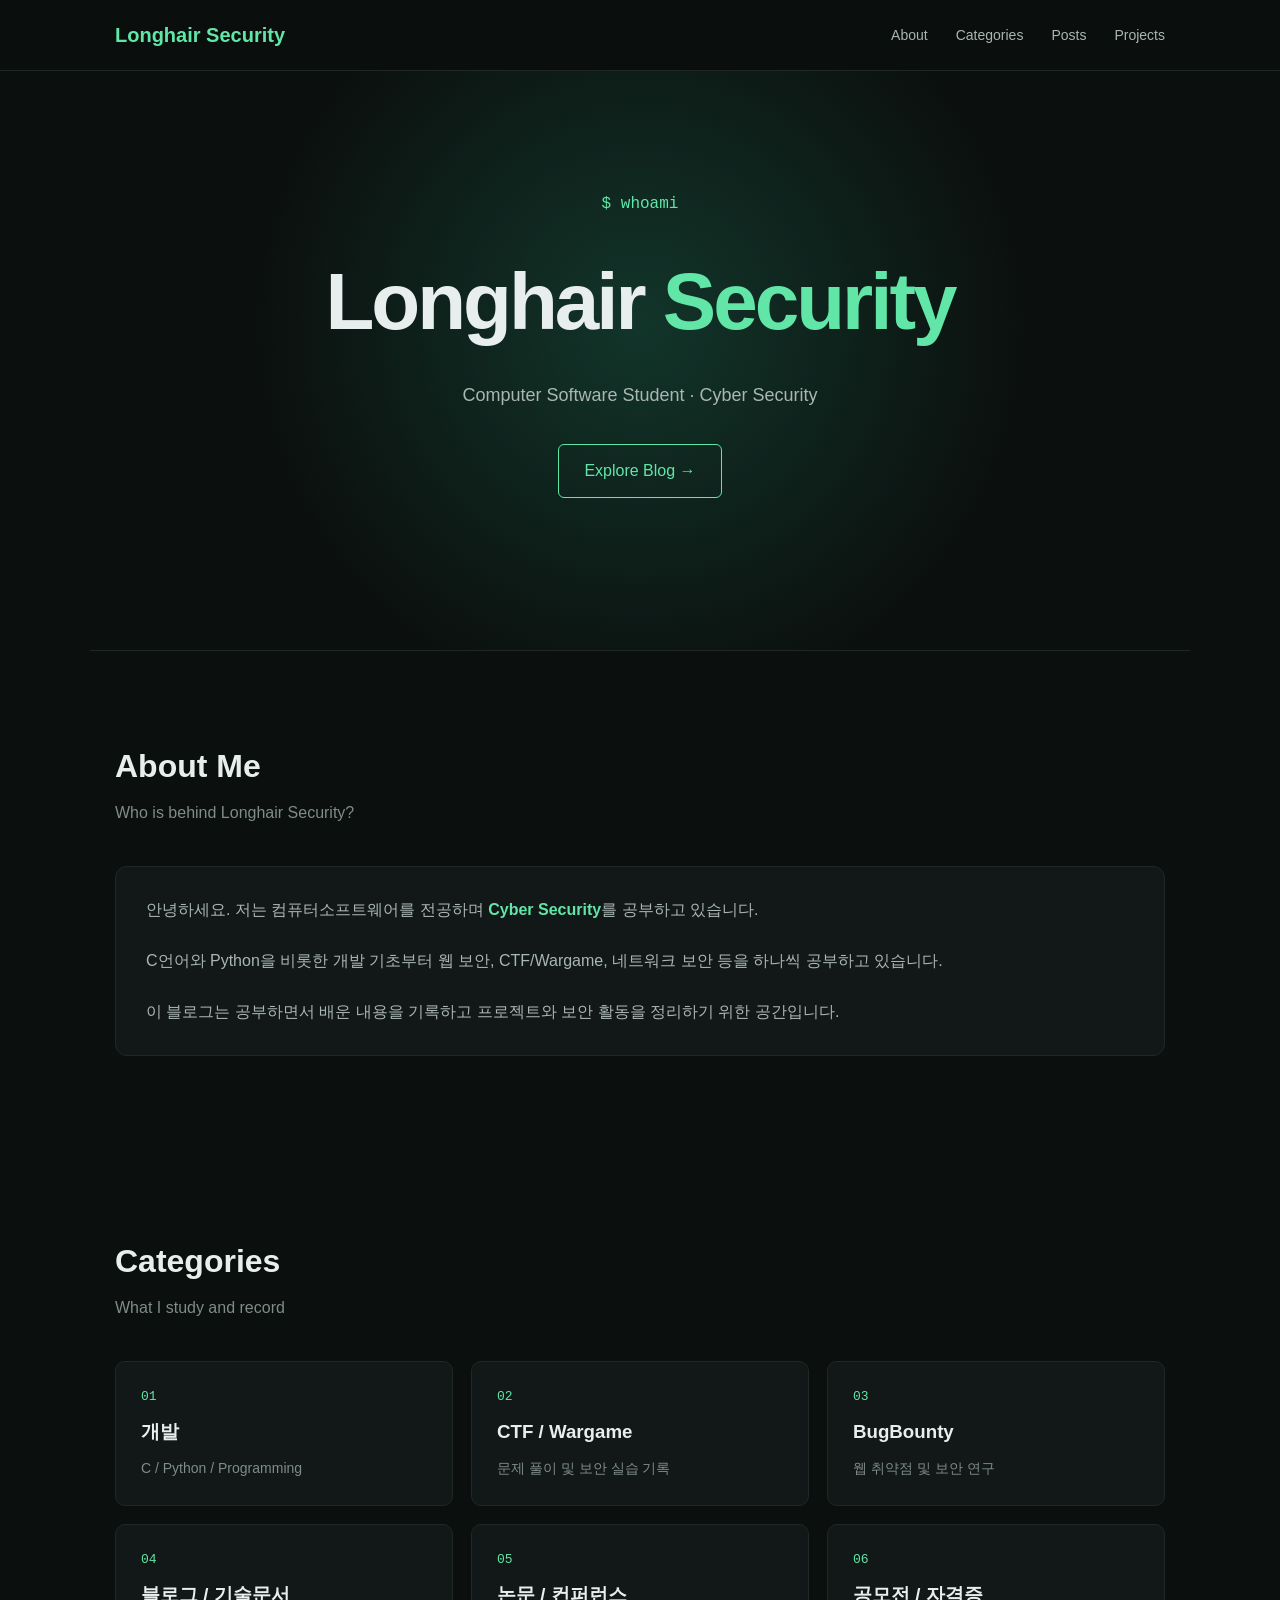
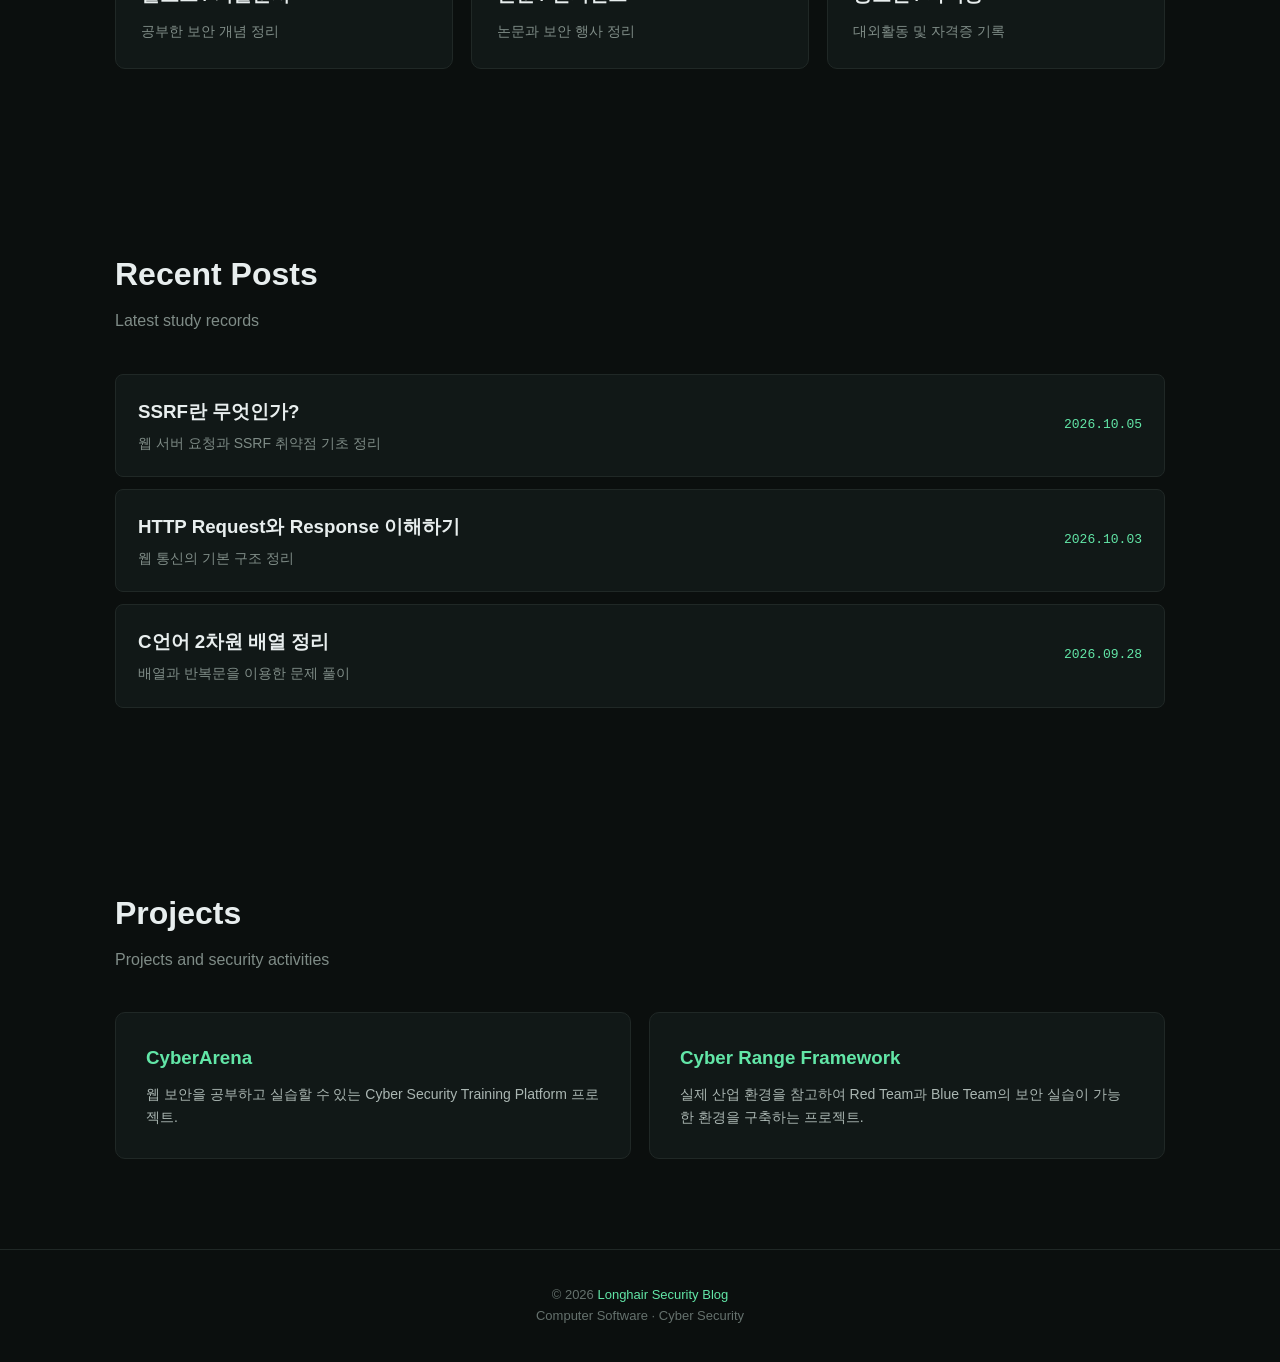
==== index.html @ 13278751 "Merge 230b248215b86dfd8a454d2d77838f575d9ec5b5 into debceb4a4164e6d9e6af5538c802ac2fd4d29bc5" ====
<!DOCTYPE html>
<html lang="ko">
<head>
    <meta charset="UTF-8">
    <meta name="viewport" content="width=device-width, initial-scale=1.0">

    <title>Longhair Security Blog</title>

    <style>
        * {
            margin: 0;
            padding: 0;
            box-sizing: border-box;
        }

        html {
            scroll-behavior: smooth;
        }

        body {
            font-family: Arial, "Noto Sans KR", sans-serif;
            background: #0b0f0e;
            color: #e8eeee;
            line-height: 1.6;
        }

        a {
            color: inherit;
            text-decoration: none;
        }

        /* Navigation */
        nav {
            width: 100%;
            position: fixed;
            top: 0;
            left: 0;
            z-index: 1000;
            background: rgba(11, 15, 14, 0.9);
            backdrop-filter: blur(10px);
            border-bottom: 1px solid #202826;
        }

        .nav-container {
            max-width: 1100px;
            margin: auto;
            height: 70px;
            display: flex;
            align-items: center;
            justify-content: space-between;
            padding: 0 25px;
        }

        .logo {
            font-size: 20px;
            font-weight: bold;
            color: #62e6a7;
        }

        .nav-menu {
            display: flex;
            gap: 28px;
            list-style: none;
            font-size: 14px;
            color: #aab6b2;
        }

        .nav-menu a:hover {
            color: #62e6a7;
        }

        /* Hero */
        .hero {
            min-height: 650px;
            display: flex;
            align-items: center;
            justify-content: center;
            text-align: center;
            padding: 120px 20px 80px;
            background:
                radial-gradient(circle at center, #12352a 0%, #0b0f0e 55%);
        }

        .hero-content {
            max-width: 800px;
        }

        .terminal {
            color: #62e6a7;
            font-family: monospace;
            font-size: 16px;
            margin-bottom: 20px;
        }

        .hero h1 {
            font-size: clamp(45px, 8vw, 80px);
            margin-bottom: 15px;
            letter-spacing: -3px;
        }

        .hero h1 span {
            color: #62e6a7;
        }

        .hero p {
            color: #aab6b2;
            font-size: 18px;
            margin-bottom: 35px;
        }

        .button {
            display: inline-block;
            padding: 13px 25px;
            border: 1px solid #62e6a7;
            border-radius: 6px;
            color: #62e6a7;
            transition: 0.25s;
        }

        .button:hover {
            background: #62e6a7;
            color: #0b0f0e;
        }

        /* Common */
        section {
            max-width: 1100px;
            margin: auto;
            padding: 90px 25px;
        }

        .section-title {
            margin-bottom: 40px;
        }

        .section-title h2 {
            font-size: 32px;
            margin-bottom: 8px;
        }

        .section-title p {
            color: #7f8c87;
        }

        /* About */
        .about {
            border-top: 1px solid #202826;
        }

        .about-box {
            background: #111817;
            border: 1px solid #202826;
            border-radius: 12px;
            padding: 30px;
        }

        .about-box p {
            color: #aab6b2;
        }

        .about-box strong {
            color: #62e6a7;
        }

        /* Categories */
        .categories {
            display: grid;
            grid-template-columns: repeat(3, 1fr);
            gap: 18px;
        }

        .category {
            background: #111817;
            border: 1px solid #202826;
            border-radius: 10px;
            padding: 25px;
            transition: 0.25s;
        }

        .category:hover {
            transform: translateY(-5px);
            border-color: #62e6a7;
        }

        .category-number {
            color: #62e6a7;
            font-family: monospace;
            font-size: 13px;
        }

        .category h3 {
            margin: 10px 0;
        }

        .category p {
            color: #7f8c87;
            font-size: 14px;
        }

        /* Posts */
        .posts {
            display: grid;
            gap: 12px;
        }

        .post {
            display: flex;
            align-items: center;
            justify-content: space-between;
            padding: 22px;
            background: #111817;
            border: 1px solid #202826;
            border-radius: 8px;
            transition: 0.25s;
        }

        .post:hover {
            border-color: #62e6a7;
        }

        .post-info h3 {
            margin-bottom: 5px;
        }

        .post-info p {
            color: #7f8c87;
            font-size: 14px;
        }

        .post-date {
            color: #62e6a7;
            font-family: monospace;
            font-size: 13px;
        }

        /* Projects */
        .projects {
            display: grid;
            grid-template-columns: repeat(2, 1fr);
            gap: 18px;
        }

        .project {
            padding: 30px;
            background: #111817;
            border: 1px solid #202826;
            border-radius: 10px;
        }

        .project h3 {
            color: #62e6a7;
            margin-bottom: 10px;
        }

        .project p {
            color: #aab6b2;
            font-size: 14px;
        }

        /* Footer */
        footer {
            border-top: 1px solid #202826;
            text-align: center;
            padding: 35px 20px;
            color: #65716d;
            font-size: 13px;
        }

        footer span {
            color: #62e6a7;
        }

        /* Mobile */
        @media (max-width: 700px) {

            .nav-menu {
                display: none;
            }

            .hero {
                min-height: 550px;
            }

            .hero h1 {
                letter-spacing: -2px;
            }

            .categories {
                grid-template-columns: 1fr;
            }

            .projects {
                grid-template-columns: 1fr;
            }

            .post {
                display: block;
            }

            .post-date {
                display: block;
                margin-top: 8px;
            }
        }
    </style>
</head>

<body>

    <!-- Navigation -->
    <nav>
        <div class="nav-container">

            <div class="logo">
                Longhair Security
            </div>

            <ul class="nav-menu">
                <li><a href="#about">About</a></li>
                <li><a href="#categories">Categories</a></li>
                <li><a href="#posts">Posts</a></li>
                <li><a href="#projects">Projects</a></li>
            </ul>

        </div>
    </nav>


    <!-- Hero -->
    <header class="hero">

        <div class="hero-content">

            <div class="terminal">
                $ whoami
            </div>

            <h1>
                Longhair <span>Security</span>
            </h1>

            <p>
                Computer Software Student · Cyber Security
            </p>

            <a href="#posts" class="button">
                Explore Blog →
            </a>

        </div>

    </header>


    <!-- About -->
    <section id="about" class="about">

        <div class="section-title">
            <h2>About Me</h2>
            <p>Who is behind Longhair Security?</p>
        </div>

        <div class="about-box">

            <p>
                안녕하세요. 저는 컴퓨터소프트웨어를 전공하며
                <strong>Cyber Security</strong>를 공부하고 있습니다.
            </p>

            <br>

            <p>
                C언어와 Python을 비롯한 개발 기초부터
                웹 보안, CTF/Wargame, 네트워크 보안 등을
                하나씩 공부하고 있습니다.
            </p>

            <br>

            <p>
                이 블로그는 공부하면서 배운 내용을 기록하고
                프로젝트와 보안 활동을 정리하기 위한 공간입니다.
            </p>

        </div>

    </section>


    <!-- Categories -->
    <section id="categories">

        <div class="section-title">
            <h2>Categories</h2>
            <p>What I study and record</p>
        </div>

        <div class="categories">

            <a href="#" class="category">
                <div class="category-number">01</div>
                <h3>개발</h3>
                <p>C / Python / Programming</p>
            </a>

            <a href="#" class="category">
                <div class="category-number">02</div>
                <h3>CTF / Wargame</h3>
                <p>문제 풀이 및 보안 실습 기록</p>
            </a>

            <a href="#" class="category">
                <div class="category-number">03</div>
                <h3>BugBounty</h3>
                <p>웹 취약점 및 보안 연구</p>
            </a>

            <a href="#" class="category">
                <div class="category-number">04</div>
                <h3>블로그 / 기술문서</h3>
                <p>공부한 보안 개념 정리</p>
            </a>

            <a href="#" class="category">
                <div class="category-number">05</div>
                <h3>논문 / 컨퍼런스</h3>
                <p>논문과 보안 행사 정리</p>
            </a>

            <a href="#" class="category">
                <div class="category-number">06</div>
                <h3>공모전 / 자격증</h3>
                <p>대외활동 및 자격증 기록</p>
            </a>

        </div>

    </section>


    <!-- Recent Posts -->
    <section id="posts">

        <div class="section-title">
            <h2>Recent Posts</h2>
            <p>Latest study records</p>
        </div>

        <div class="posts">

            <a href="#" class="post">
                <div class="post-info">
                    <h3>SSRF란 무엇인가?</h3>
                    <p>웹 서버 요청과 SSRF 취약점 기초 정리</p>
                </div>
                <div class="post-date">2026.10.05</div>
            </a>

            <a href="#" class="post">
                <div class="post-info">
                    <h3>HTTP Request와 Response 이해하기</h3>
                    <p>웹 통신의 기본 구조 정리</p>
                </div>
                <div class="post-date">2026.10.03</div>
            </a>

            <a href="#" class="post">
                <div class="post-info">
                    <h3>C언어 2차원 배열 정리</h3>
                    <p>배열과 반복문을 이용한 문제 풀이</p>
                </div>
                <div class="post-date">2026.09.28</div>
            </a>

        </div>

    </section>


    <!-- Projects -->
    <section id="projects">

        <div class="section-title">
            <h2>Projects</h2>
            <p>Projects and security activities</p>
        </div>

        <div class="projects">

            <div class="project">
                <h3>CyberArena</h3>
                <p>
                    웹 보안을 공부하고 실습할 수 있는
                    Cyber Security Training Platform 프로젝트.
                </p>
            </div>

            <div class="project">
                <h3>Cyber Range Framework</h3>
                <p>
                    실제 산업 환경을 참고하여 Red Team과
                    Blue Team의 보안 실습이 가능한 환경을 구축하는 프로젝트.
                </p>
            </div>

        </div>

    </section>


    <!-- Footer -->
    <footer>

        <p>
            © 2026 <span>Longhair Security Blog</span>
        </p>

        <p>
            Computer Software · Cyber Security
        </p>

    </footer>

</body>
</html>
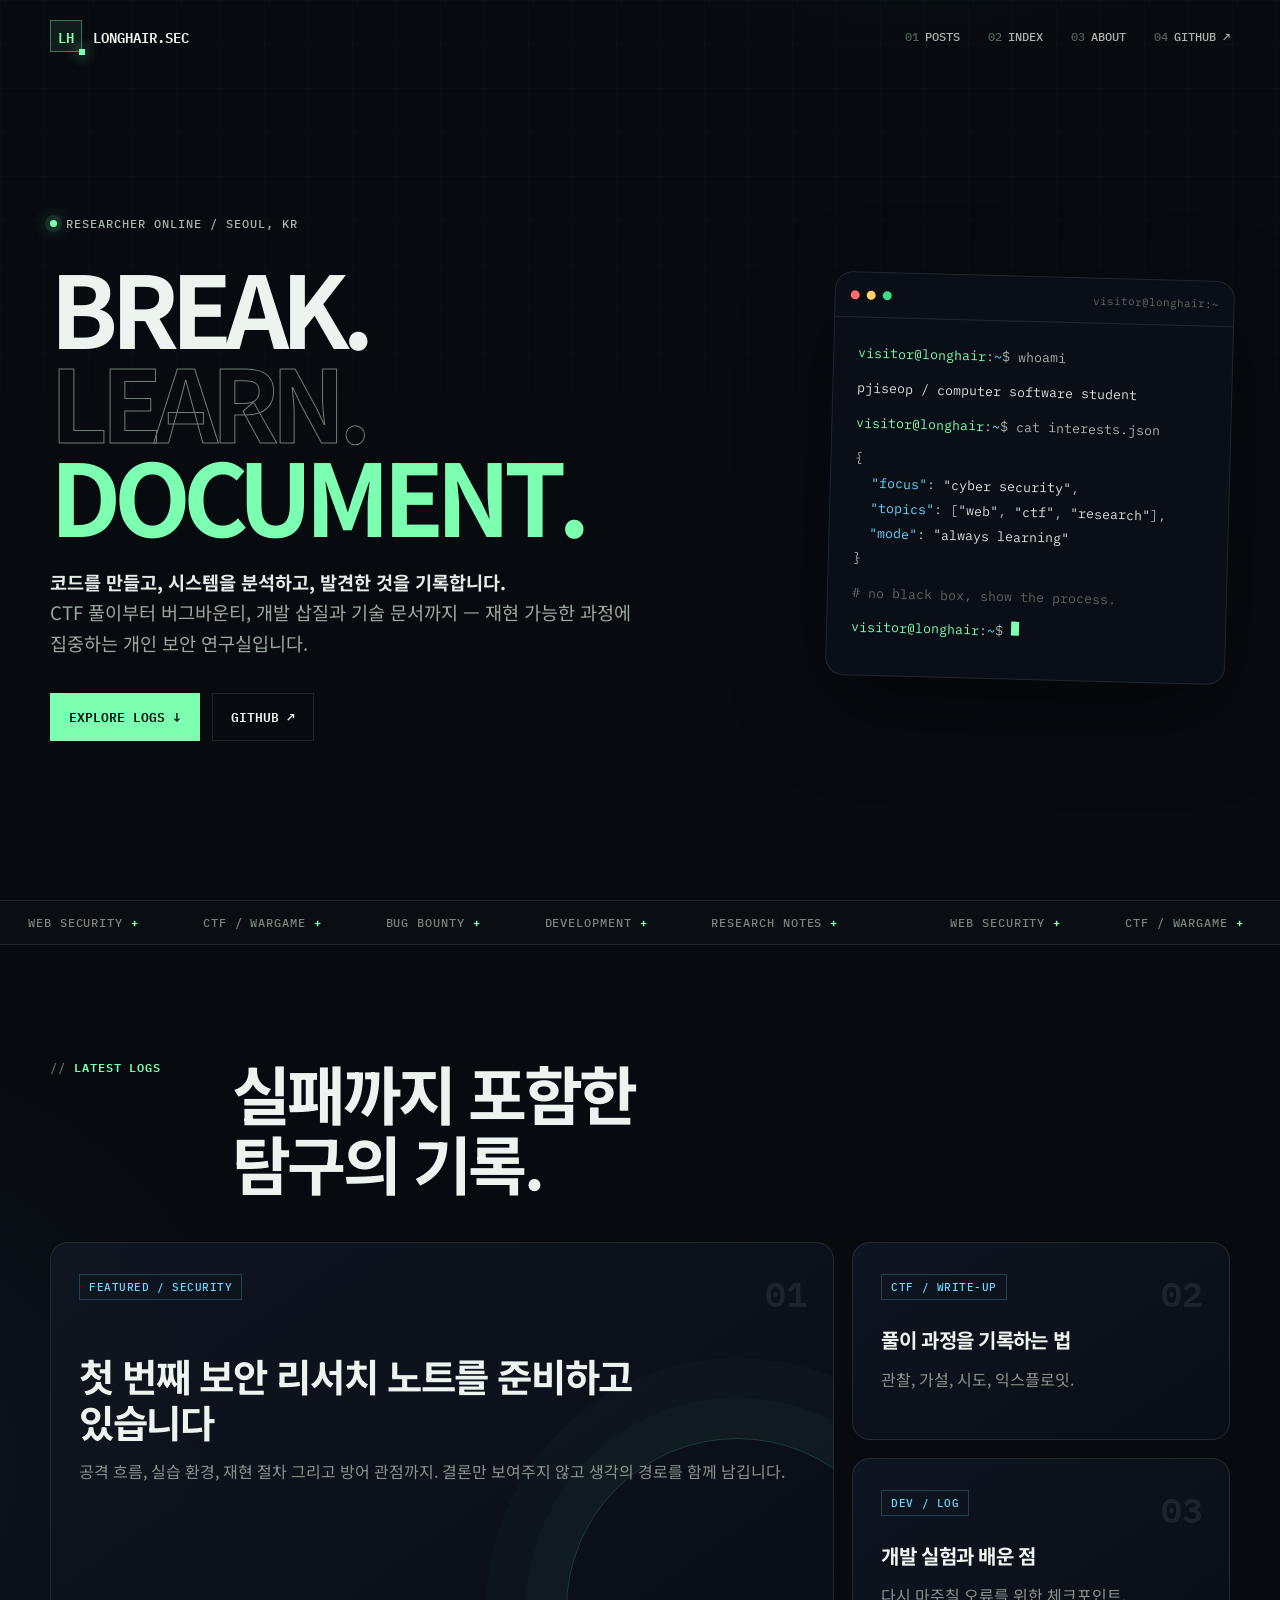
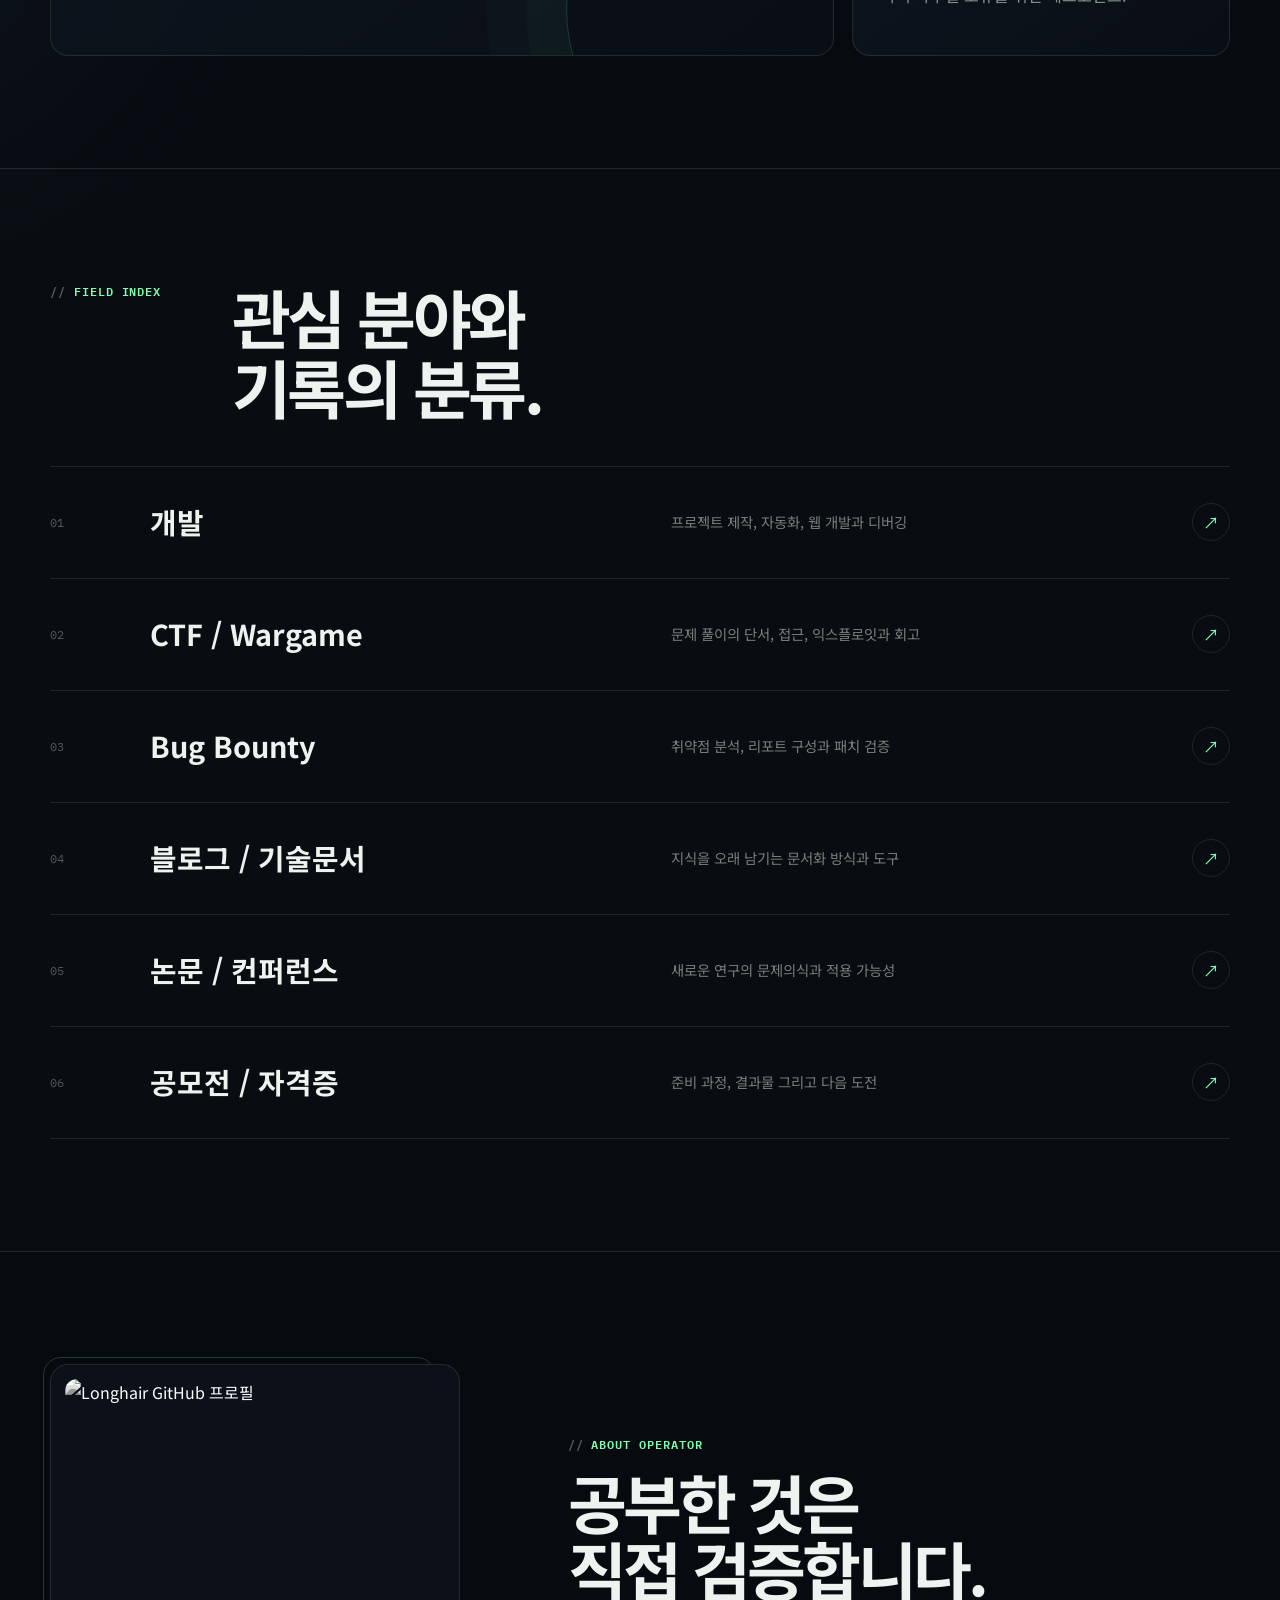
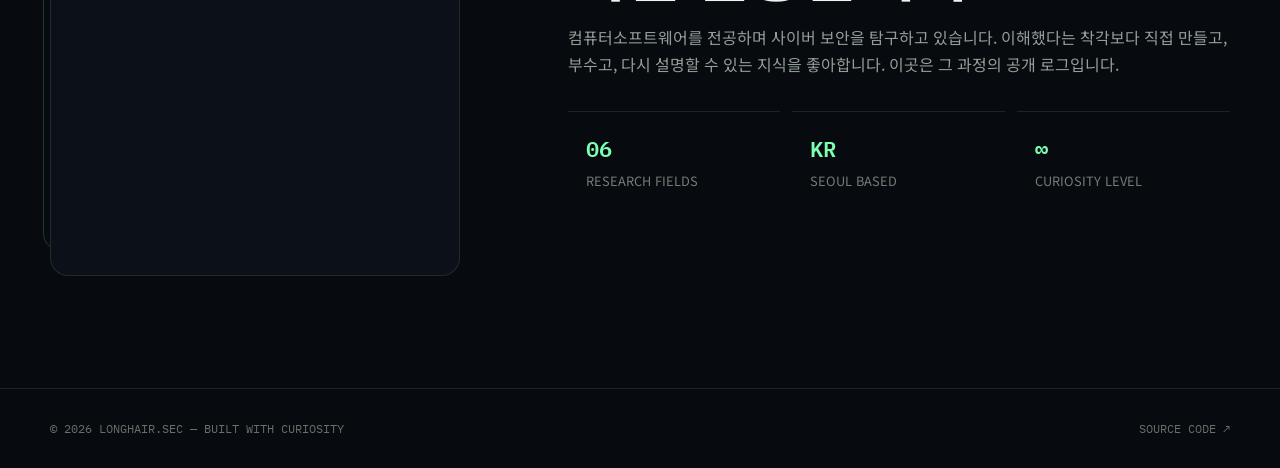
==== commit 4c68c838: "Refine security lab homepage" ====
--- a/index.html
+++ b/index.html
@@ -1,525 +1,17 @@
-<!DOCTYPE html>
+<!doctype html>
 <html lang="ko">
 <head>
-    <meta charset="UTF-8">
-    <meta name="viewport" content="width=device-width, initial-scale=1.0">
-
-    <title>Longhair Security Blog</title>
-
-    <style>
-        * {
-            margin: 0;
-            padding: 0;
-            box-sizing: border-box;
-        }
-
-        html {
-            scroll-behavior: smooth;
-        }
-
-        body {
-            font-family: Arial, "Noto Sans KR", sans-serif;
-            background: #0b0f0e;
-            color: #e8eeee;
-            line-height: 1.6;
-        }
-
-        a {
-            color: inherit;
-            text-decoration: none;
-        }
-
-        /* Navigation */
-        nav {
-            width: 100%;
-            position: fixed;
-            top: 0;
-            left: 0;
-            z-index: 1000;
-            background: rgba(11, 15, 14, 0.9);
-            backdrop-filter: blur(10px);
-            border-bottom: 1px solid #202826;
-        }
-
-        .nav-container {
-            max-width: 1100px;
-            margin: auto;
-            height: 70px;
-            display: flex;
-            align-items: center;
-            justify-content: space-between;
-            padding: 0 25px;
-        }
-
-        .logo {
-            font-size: 20px;
-            font-weight: bold;
-            color: #62e6a7;
-        }
-
-        .nav-menu {
-            display: flex;
-            gap: 28px;
-            list-style: none;
-            font-size: 14px;
-            color: #aab6b2;
-        }
-
-        .nav-menu a:hover {
-            color: #62e6a7;
-        }
-
-        /* Hero */
-        .hero {
-            min-height: 650px;
-            display: flex;
-            align-items: center;
-            justify-content: center;
-            text-align: center;
-            padding: 120px 20px 80px;
-            background:
-                radial-gradient(circle at center, #12352a 0%, #0b0f0e 55%);
-        }
-
-        .hero-content {
-            max-width: 800px;
-        }
-
-        .terminal {
-            color: #62e6a7;
-            font-family: monospace;
-            font-size: 16px;
-            margin-bottom: 20px;
-        }
-
-        .hero h1 {
-            font-size: clamp(45px, 8vw, 80px);
-            margin-bottom: 15px;
-            letter-spacing: -3px;
-        }
-
-        .hero h1 span {
-            color: #62e6a7;
-        }
-
-        .hero p {
-            color: #aab6b2;
-            font-size: 18px;
-            margin-bottom: 35px;
-        }
-
-        .button {
-            display: inline-block;
-            padding: 13px 25px;
-            border: 1px solid #62e6a7;
-            border-radius: 6px;
-            color: #62e6a7;
-            transition: 0.25s;
-        }
-
-        .button:hover {
-            background: #62e6a7;
-            color: #0b0f0e;
-        }
-
-        /* Common */
-        section {
-            max-width: 1100px;
-            margin: auto;
-            padding: 90px 25px;
-        }
-
-        .section-title {
-            margin-bottom: 40px;
-        }
-
-        .section-title h2 {
-            font-size: 32px;
-            margin-bottom: 8px;
-        }
-
-        .section-title p {
-            color: #7f8c87;
-        }
-
-        /* About */
-        .about {
-            border-top: 1px solid #202826;
-        }
-
-        .about-box {
-            background: #111817;
-            border: 1px solid #202826;
-            border-radius: 12px;
-            padding: 30px;
-        }
-
-        .about-box p {
-            color: #aab6b2;
-        }
-
-        .about-box strong {
-            color: #62e6a7;
-        }
-
-        /* Categories */
-        .categories {
-            display: grid;
-            grid-template-columns: repeat(3, 1fr);
-            gap: 18px;
-        }
-
-        .category {
-            background: #111817;
-            border: 1px solid #202826;
-            border-radius: 10px;
-            padding: 25px;
-            transition: 0.25s;
-        }
-
-        .category:hover {
-            transform: translateY(-5px);
-            border-color: #62e6a7;
-        }
-
-        .category-number {
-            color: #62e6a7;
-            font-family: monospace;
-            font-size: 13px;
-        }
-
-        .category h3 {
-            margin: 10px 0;
-        }
-
-        .category p {
-            color: #7f8c87;
-            font-size: 14px;
-        }
-
-        /* Posts */
-        .posts {
-            display: grid;
-            gap: 12px;
-        }
-
-        .post {
-            display: flex;
-            align-items: center;
-            justify-content: space-between;
-            padding: 22px;
-            background: #111817;
-            border: 1px solid #202826;
-            border-radius: 8px;
-            transition: 0.25s;
-        }
-
-        .post:hover {
-            border-color: #62e6a7;
-        }
-
-        .post-info h3 {
-            margin-bottom: 5px;
-        }
-
-        .post-info p {
-            color: #7f8c87;
-            font-size: 14px;
-        }
-
-        .post-date {
-            color: #62e6a7;
-            font-family: monospace;
-            font-size: 13px;
-        }
-
-        /* Projects */
-        .projects {
-            display: grid;
-            grid-template-columns: repeat(2, 1fr);
-            gap: 18px;
-        }
-
-        .project {
-            padding: 30px;
-            background: #111817;
-            border: 1px solid #202826;
-            border-radius: 10px;
-        }
-
-        .project h3 {
-            color: #62e6a7;
-            margin-bottom: 10px;
-        }
-
-        .project p {
-            color: #aab6b2;
-            font-size: 14px;
-        }
-
-        /* Footer */
-        footer {
-            border-top: 1px solid #202826;
-            text-align: center;
-            padding: 35px 20px;
-            color: #65716d;
-            font-size: 13px;
-        }
-
-        footer span {
-            color: #62e6a7;
-        }
-
-        /* Mobile */
-        @media (max-width: 700px) {
-
-            .nav-menu {
-                display: none;
-            }
-
-            .hero {
-                min-height: 550px;
-            }
-
-            .hero h1 {
-                letter-spacing: -2px;
-            }
-
-            .categories {
-                grid-template-columns: 1fr;
-            }
-
-            .projects {
-                grid-template-columns: 1fr;
-            }
-
-            .post {
-                display: block;
-            }
-
-            .post-date {
-                display: block;
-                margin-top: 8px;
-            }
-        }
-    </style>
-</head>
-
-<body>
-
-    <!-- Navigation -->
-    <nav>
-        <div class="nav-container">
-
-            <div class="logo">
-                Longhair Security
-            </div>
-
-            <ul class="nav-menu">
-                <li><a href="#about">About</a></li>
-                <li><a href="#categories">Categories</a></li>
-                <li><a href="#posts">Posts</a></li>
-                <li><a href="#projects">Projects</a></li>
-            </ul>
-
-        </div>
-    </nav>
-
-
-    <!-- Hero -->
-    <header class="hero">
-
-        <div class="hero-content">
-
-            <div class="terminal">
-                $ whoami
-            </div>
-
-            <h1>
-                Longhair <span>Security</span>
-            </h1>
-
-            <p>
-                Computer Software Student · Cyber Security
-            </p>
-
-            <a href="#posts" class="button">
-                Explore Blog →
-            </a>
-
-        </div>
-
-    </header>
-
-
-    <!-- About -->
-    <section id="about" class="about">
-
-        <div class="section-title">
-            <h2>About Me</h2>
-            <p>Who is behind Longhair Security?</p>
-        </div>
-
-        <div class="about-box">
-
-            <p>
-                안녕하세요. 저는 컴퓨터소프트웨어를 전공하며
-                <strong>Cyber Security</strong>를 공부하고 있습니다.
-            </p>
-
-            <br>
-
-            <p>
-                C언어와 Python을 비롯한 개발 기초부터
-                웹 보안, CTF/Wargame, 네트워크 보안 등을
-                하나씩 공부하고 있습니다.
-            </p>
-
-            <br>
-
-            <p>
-                이 블로그는 공부하면서 배운 내용을 기록하고
-                프로젝트와 보안 활동을 정리하기 위한 공간입니다.
-            </p>
-
-        </div>
-
-    </section>
-
-
-    <!-- Categories -->
-    <section id="categories">
-
-        <div class="section-title">
-            <h2>Categories</h2>
-            <p>What I study and record</p>
-        </div>
-
-        <div class="categories">
-
-            <a href="#" class="category">
-                <div class="category-number">01</div>
-                <h3>개발</h3>
-                <p>C / Python / Programming</p>
-            </a>
-
-            <a href="#" class="category">
-                <div class="category-number">02</div>
-                <h3>CTF / Wargame</h3>
-                <p>문제 풀이 및 보안 실습 기록</p>
-            </a>
-
-            <a href="#" class="category">
-                <div class="category-number">03</div>
-                <h3>BugBounty</h3>
-                <p>웹 취약점 및 보안 연구</p>
-            </a>
-
-            <a href="#" class="category">
-                <div class="category-number">04</div>
-                <h3>블로그 / 기술문서</h3>
-                <p>공부한 보안 개념 정리</p>
-            </a>
-
-            <a href="#" class="category">
-                <div class="category-number">05</div>
-                <h3>논문 / 컨퍼런스</h3>
-                <p>논문과 보안 행사 정리</p>
-            </a>
-
-            <a href="#" class="category">
-                <div class="category-number">06</div>
-                <h3>공모전 / 자격증</h3>
-                <p>대외활동 및 자격증 기록</p>
-            </a>
-
-        </div>
-
-    </section>
-
-
-    <!-- Recent Posts -->
-    <section id="posts">
-
-        <div class="section-title">
-            <h2>Recent Posts</h2>
-            <p>Latest study records</p>
-        </div>
-
-        <div class="posts">
-
-            <a href="#" class="post">
-                <div class="post-info">
-                    <h3>SSRF란 무엇인가?</h3>
-                    <p>웹 서버 요청과 SSRF 취약점 기초 정리</p>
-                </div>
-                <div class="post-date">2026.10.05</div>
-            </a>
-
-            <a href="#" class="post">
-                <div class="post-info">
-                    <h3>HTTP Request와 Response 이해하기</h3>
-                    <p>웹 통신의 기본 구조 정리</p>
-                </div>
-                <div class="post-date">2026.10.03</div>
-            </a>
-
-            <a href="#" class="post">
-                <div class="post-info">
-                    <h3>C언어 2차원 배열 정리</h3>
-                    <p>배열과 반복문을 이용한 문제 풀이</p>
-                </div>
-                <div class="post-date">2026.09.28</div>
-            </a>
-
-        </div>
-
-    </section>
-
-
-    <!-- Projects -->
-    <section id="projects">
-
-        <div class="section-title">
-            <h2>Projects</h2>
-            <p>Projects and security activities</p>
-        </div>
-
-        <div class="projects">
-
-            <div class="project">
-                <h3>CyberArena</h3>
-                <p>
-                    웹 보안을 공부하고 실습할 수 있는
-                    Cyber Security Training Platform 프로젝트.
-                </p>
-            </div>
-
-            <div class="project">
-                <h3>Cyber Range Framework</h3>
-                <p>
-                    실제 산업 환경을 참고하여 Red Team과
-                    Blue Team의 보안 실습이 가능한 환경을 구축하는 프로젝트.
-                </p>
-            </div>
-
-        </div>
-
-    </section>
-
-
-    <!-- Footer -->
-    <footer>
-
-        <p>
-            © 2026 <span>Longhair Security Blog</span>
-        </p>
-
-        <p>
-            Computer Software · Cyber Security
-        </p>
-
-    </footer>
-
-</body>
-</html>
+<meta charset="utf-8"><meta name="viewport" content="width=device-width,initial-scale=1"><meta name="theme-color" content="#070a0f"><meta name="description" content="개발, CTF, 버그바운티와 보안 리서치를 기록하는 Longhair Security Blog"><title>Longhair — Security Lab</title>
+<style>
+@import url('https://fonts.googleapis.com/css2?family=IBM+Plex+Mono:wght@400;500;600&family=Noto+Sans+KR:wght@400;500;600;700;800&display=swap');
+:root{color-scheme:dark;--bg:#070a0f;--panel:#0c1119;--text:#edf3ef;--muted:#87928c;--line:rgba(171,190,179,.14);--green:#7dffb2;--cyan:#69d8ff;--mono:"IBM Plex Mono",monospace;--sans:"Noto Sans KR",sans-serif;--radius:18px;--max:1180px}*{box-sizing:border-box}html{scroll-behavior:smooth}body{margin:0;min-width:320px;overflow-x:hidden;background:radial-gradient(circle at 72% -12%,rgba(61,220,132,.12),transparent 31rem),radial-gradient(circle at -12% 40%,rgba(105,216,255,.06),transparent 28rem),var(--bg);color:var(--text);font-family:var(--sans);line-height:1.65}body:before{position:fixed;inset:0;z-index:-1;background-image:linear-gradient(rgba(255,255,255,.018) 1px,transparent 1px),linear-gradient(90deg,rgba(255,255,255,.018) 1px,transparent 1px);background-size:44px 44px;mask-image:linear-gradient(#000,transparent 88%);content:""}::selection{background:var(--green);color:#06100a}a{color:inherit;text-decoration:none}.wrap{width:min(var(--max),calc(100% - 40px));margin:auto}.skip{position:fixed;top:-80px;left:16px;z-index:99;padding:10px 14px;background:var(--green);color:#06100a}.skip:focus{top:16px}header{position:fixed;inset:0 0 auto;z-index:20;border-bottom:1px solid transparent;transition:.25s}header.scrolled{border-color:var(--line);background:rgba(7,10,15,.84);backdrop-filter:blur(18px)}nav{display:flex;align-items:center;justify-content:space-between;min-height:72px}.brand{display:flex;align-items:center;gap:11px;font:600 .9rem var(--mono)}.brand-mark{position:relative;display:grid;place-items:center;width:32px;height:32px;border:1px solid rgba(125,255,178,.4);background:rgba(125,255,178,.08);color:var(--green)}.brand-mark:after{position:absolute;right:-4px;bottom:-4px;width:6px;height:6px;background:var(--green);content:"";box-shadow:0 0 14px var(--green)}.nav-links{display:flex;gap:28px;color:#aab5af;font:500 .78rem var(--mono)}.nav-links a:before{margin-right:6px;color:#52615a;content:attr(data-no)}.nav-links a:hover{color:var(--green)}main{overflow:hidden}.hero{display:grid;grid-template-columns:1.15fr .65fr;gap:72px;align-items:center;min-height:100svh;padding:132px 0 76px}.status{display:flex;align-items:center;gap:9px;margin-bottom:28px;color:#a8b4ad;font:500 .78rem var(--mono);letter-spacing:.08em;text-transform:uppercase}.status i{width:7px;height:7px;border-radius:50%;background:var(--green);box-shadow:0 0 0 5px rgba(125,255,178,.1),0 0 18px var(--green);animation:pulse 2.4s infinite}@keyframes pulse{50%{opacity:.45;box-shadow:0 0 0 9px transparent}}h1,h2,h3,p{margin-top:0}h1{max-width:780px;margin-bottom:26px;font-size:clamp(3.2rem,7.8vw,7rem);line-height:.94;letter-spacing:-.075em}h1 span{display:block}h1 .outline{color:transparent;-webkit-text-stroke:1px #6f7d76}h1 .accent{color:var(--green)}.lead{max-width:650px;margin-bottom:34px;color:#9aa69f;font-size:clamp(1rem,1.8vw,1.16rem);word-break:keep-all}.lead strong{color:#e3ebe6}.actions{display:flex;flex-wrap:wrap;gap:12px}.btn{display:inline-flex;align-items:center;gap:11px;min-height:48px;padding:0 18px;border:1px solid var(--line);font:600 .82rem var(--mono);transition:.2s}.btn:hover{transform:translateY(-2px);border-color:var(--green)}.btn.primary{border-color:var(--green);background:var(--green);color:#07120c}.terminal{overflow:hidden;border:1px solid var(--line);border-radius:var(--radius);background:rgba(12,17,25,.82);box-shadow:0 30px 90px rgba(0,0,0,.35);transform:rotate(1.5deg);transition:.35s}.terminal:hover{transform:rotate(0) translateY(-4px)}.terminal-bar{display:flex;align-items:center;gap:7px;height:45px;padding:0 15px;border-bottom:1px solid var(--line)}.terminal-bar i{width:9px;height:9px;border-radius:50%;background:#ff6b6b}.terminal-bar i:nth-child(2){background:#ffd166}.terminal-bar i:nth-child(3){background:#3ddc84}.terminal-bar span{margin-left:auto;color:#5e6b64;font:.68rem var(--mono)}.terminal-body{min-height:340px;padding:24px;color:#a7b2ac;font:.82rem/1.9 var(--mono)}.terminal-body p{margin-bottom:10px}.prompt{color:var(--green)}.key{color:var(--cyan)}.value{color:#d8e2dc}.comment{color:#59665f}.cursor{display:inline-block;width:8px;height:1.1em;background:var(--green);animation:blink 1s steps(1) infinite}@keyframes blink{50%{opacity:0}}.marquee{overflow:hidden;border-block:1px solid var(--line);background:rgba(255,255,255,.015)}.marquee-track{display:flex;width:max-content;animation:move 28s linear infinite}.marquee span{padding:14px 28px;color:#77837c;font:500 .72rem var(--mono);letter-spacing:.08em}.marquee b{margin-right:56px;color:var(--green)}@keyframes move{to{transform:translateX(-50%)}}section{padding:112px 0}.section-head{display:grid;grid-template-columns:150px 1fr;gap:32px;margin-bottom:44px}.kicker{color:var(--green);font:600 .74rem var(--mono);letter-spacing:.08em;text-transform:uppercase}.kicker:before{content:"// ";color:#536159}.section-head h2{max-width:720px;margin:0;font-size:clamp(2rem,5vw,4rem);line-height:1.1;letter-spacing:-.055em}.post-grid{display:grid;grid-template-columns:1.35fr .65fr;gap:18px}.card{position:relative;overflow:hidden;min-height:300px;padding:28px;border:1px solid var(--line);border-radius:var(--radius);background:linear-gradient(145deg,rgba(16,23,34,.92),rgba(10,15,22,.92));transition:.25s}.card:hover{transform:translateY(-5px);border-color:rgba(125,255,178,.38)}.card.featured{min-height:414px}.card.featured:after{position:absolute;right:-75px;bottom:-125px;width:340px;height:340px;border:1px solid rgba(125,255,178,.18);border-radius:50%;content:"";box-shadow:0 0 0 40px rgba(125,255,178,.025),0 0 0 80px rgba(125,255,178,.018)}.card-stack{display:grid;gap:18px}.card-stack .card{min-height:198px}.label{display:inline-flex;padding:5px 9px;border:1px solid rgba(105,216,255,.22);color:var(--cyan);font:500 .68rem var(--mono);letter-spacing:.05em}.card h3{position:relative;z-index:1;max-width:580px;margin:52px 0 14px;font-size:clamp(1.45rem,3vw,2.4rem);line-height:1.2;letter-spacing:-.035em}.card-stack h3{margin-top:28px;font-size:1.25rem}.card p{position:relative;z-index:1;color:var(--muted);word-break:keep-all}.card-no{position:absolute;top:24px;right:26px;color:rgba(255,255,255,.08);font:600 2.2rem var(--mono)}.categories{border-block:1px solid var(--line);background:rgba(255,255,255,.012)}.category-list{border-top:1px solid var(--line)}.category{display:grid;grid-template-columns:72px 1fr 1fr auto;gap:28px;align-items:center;min-height:112px;border-bottom:1px solid var(--line);transition:.25s}.category:hover{padding-inline:18px;background:rgba(125,255,178,.035)}.category .num{color:#4d5a53;font:.76rem var(--mono)}.category h3{margin:0;font-size:clamp(1.25rem,2.5vw,1.8rem)}.category p{margin:0;color:#758079;font-size:.9rem}.arrow{display:grid;place-items:center;width:38px;height:38px;border:1px solid var(--line);border-radius:50%;color:var(--green)}.about-grid{display:grid;grid-template-columns:.8fr 1.2fr;gap:76px;align-items:center}.profile-frame{position:relative;max-width:410px;aspect-ratio:4/5;padding:14px;border:1px solid var(--line);border-radius:var(--radius);background:var(--panel)}.profile-frame:before{position:absolute;inset:-8px 24px 24px -8px;z-index:-1;border:1px solid rgba(125,255,178,.2);border-radius:var(--radius);content:""}.profile-frame img{width:100%;height:100%;border-radius:12px;object-fit:cover;filter:grayscale(1) contrast(1.08)}.about-copy h2{margin:12px 0 22px;font-size:clamp(2.2rem,5vw,4.2rem);line-height:1.05;letter-spacing:-.06em}.about-copy>p{color:#929e97;word-break:keep-all}.facts{display:grid;grid-template-columns:repeat(3,1fr);gap:12px;margin-top:34px}.fact{padding:18px;border-top:1px solid var(--line)}.fact strong{display:block;color:var(--green);font:600 1.4rem var(--mono)}.fact span{color:#717d76;font-size:.8rem}footer{padding:32px 0;border-top:1px solid var(--line)}.footer-inner{display:flex;justify-content:space-between;gap:20px;color:#65716a;font:.73rem var(--mono)}.footer-inner a:hover{color:var(--green)}.reveal{opacity:0;transform:translateY(24px);transition:.7s}.reveal.visible{opacity:1;transform:none}@media(max-width:900px){.hero{grid-template-columns:1fr;min-height:auto}.terminal{max-width:580px;transform:none}.post-grid,.about-grid{grid-template-columns:1fr}.category{grid-template-columns:52px 1fr auto}.category p{display:none}.profile-frame{max-width:340px}}@media(max-width:640px){.wrap{width:calc(100% - 24px)}nav{min-height:62px}.brand>span:last-child,.nav-links a:before,.nav-links a[href="#about"]{display:none}.nav-links{gap:16px}.hero{padding:112px 0 64px}h1{font-size:clamp(3rem,17vw,4.6rem)}section{padding:78px 0}.section-head{grid-template-columns:1fr;gap:12px}.card,.card.featured{min-height:280px;padding:22px}.category{min-height:94px;gap:12px}.facts{grid-template-columns:1fr}.fact{padding-inline:0}.footer-inner{flex-direction:column}}@media(prefers-reduced-motion:reduce){html{scroll-behavior:auto}*,*:before,*:after{animation-duration:.01ms!important;transition-duration:.01ms!important}.reveal{opacity:1;transform:none}}
+</style></head>
+<body><a class="skip" href="#content">본문으로 건너뛰기</a><header id="header"><nav class="wrap"><a class="brand" href="#top"><span class="brand-mark">LH</span><span>LONGHAIR.SEC</span></a><div class="nav-links"><a href="#posts" data-no="01">POSTS</a><a href="#categories" data-no="02">INDEX</a><a href="#about" data-no="03">ABOUT</a><a href="https://github.com/pjiseop" target="_blank" rel="noreferrer" data-no="04">GITHUB ↗</a></div></nav></header>
+<main id="content"><div class="wrap hero" id="top"><div><div class="status"><i></i> researcher online / seoul, kr</div><h1>BREAK.<span class="outline">LEARN.</span><span class="accent">DOCUMENT.</span></h1><p class="lead"><strong>코드를 만들고, 시스템을 분석하고, 발견한 것을 기록합니다.</strong><br>CTF 풀이부터 버그바운티, 개발 삽질과 기술 문서까지 — 재현 가능한 과정에 집중하는 개인 보안 연구실입니다.</p><div class="actions"><a class="btn primary" href="#posts">EXPLORE LOGS ↓</a><a class="btn" href="https://github.com/pjiseop" target="_blank" rel="noreferrer">GITHUB ↗</a></div></div>
+<aside class="terminal"><div class="terminal-bar"><i></i><i></i><i></i><span>visitor@longhair:~</span></div><div class="terminal-body"><p><span class="prompt">visitor@longhair</span>:<span class="key">~</span>$ whoami</p><p class="value">pjiseop / computer software student</p><p><span class="prompt">visitor@longhair</span>:<span class="key">~</span>$ cat interests.json</p><p>{<br>&nbsp; <span class="key">"focus"</span>: <span class="value">"cyber security"</span>,<br>&nbsp; <span class="key">"topics"</span>: [<span class="value">"web"</span>, <span class="value">"ctf"</span>, <span class="value">"research"</span>],<br>&nbsp; <span class="key">"mode"</span>: <span class="value">"always learning"</span><br>}</p><p class="comment"># no black box, show the process.</p><p><span class="prompt">visitor@longhair</span>:<span class="key">~</span>$ <span class="cursor"></span></p></div></aside></div>
+<div class="marquee"><div class="marquee-track"><span>WEB SECURITY <b>+</b> CTF / WARGAME <b>+</b> BUG BOUNTY <b>+</b> DEVELOPMENT <b>+</b> RESEARCH NOTES <b>+</b></span><span>WEB SECURITY <b>+</b> CTF / WARGAME <b>+</b> BUG BOUNTY <b>+</b> DEVELOPMENT <b>+</b> RESEARCH NOTES <b>+</b></span></div></div>
+<section class="wrap" id="posts"><div class="section-head reveal"><span class="kicker">Latest logs</span><h2>실패까지 포함한<br>탐구의 기록.</h2></div><div class="post-grid reveal"><article class="card featured"><span class="label">FEATURED / SECURITY</span><span class="card-no">01</span><h3>첫 번째 보안 리서치 노트를 준비하고 있습니다</h3><p>공격 흐름, 실습 환경, 재현 절차 그리고 방어 관점까지. 결론만 보여주지 않고 생각의 경로를 함께 남깁니다.</p></article><div class="card-stack"><article class="card"><span class="label">CTF / WRITE-UP</span><span class="card-no">02</span><h3>풀이 과정을 기록하는 법</h3><p>관찰, 가설, 시도, 익스플로잇.</p></article><article class="card"><span class="label">DEV / LOG</span><span class="card-no">03</span><h3>개발 실험과 배운 점</h3><p>다시 마주칠 오류를 위한 체크포인트.</p></article></div></div></section>
+<section class="categories" id="categories"><div class="wrap"><div class="section-head reveal"><span class="kicker">Field index</span><h2>관심 분야와<br>기록의 분류.</h2></div><div class="category-list reveal"><article class="category"><span class="num">01</span><h3>개발</h3><p>프로젝트 제작, 자동화, 웹 개발과 디버깅</p><span class="arrow">↗</span></article><article class="category"><span class="num">02</span><h3>CTF / Wargame</h3><p>문제 풀이의 단서, 접근, 익스플로잇과 회고</p><span class="arrow">↗</span></article><article class="category"><span class="num">03</span><h3>Bug Bounty</h3><p>취약점 분석, 리포트 구성과 패치 검증</p><span class="arrow">↗</span></article><article class="category"><span class="num">04</span><h3>블로그 / 기술문서</h3><p>지식을 오래 남기는 문서화 방식과 도구</p><span class="arrow">↗</span></article><article class="category"><span class="num">05</span><h3>논문 / 컨퍼런스</h3><p>새로운 연구의 문제의식과 적용 가능성</p><span class="arrow">↗</span></article><article class="category"><span class="num">06</span><h3>공모전 / 자격증</h3><p>준비 과정, 결과물 그리고 다음 도전</p><span class="arrow">↗</span></article></div></div></section>
+<section class="wrap" id="about"><div class="about-grid reveal"><div class="profile-frame"><img src="https://avatars.githubusercontent.com/u/272761086?v=4" alt="Longhair GitHub 프로필" loading="lazy"></div><div class="about-copy"><span class="kicker">About operator</span><h2>공부한 것은<br>직접 검증합니다.</h2><p>컴퓨터소프트웨어를 전공하며 사이버 보안을 탐구하고 있습니다. 이해했다는 착각보다 직접 만들고, 부수고, 다시 설명할 수 있는 지식을 좋아합니다. 이곳은 그 과정의 공개 로그입니다.</p><div class="facts"><div class="fact"><strong>06</strong><span>RESEARCH FIELDS</span></div><div class="fact"><strong>KR</strong><span>SEOUL BASED</span></div><div class="fact"><strong>∞</strong><span>CURIOSITY LEVEL</span></div></div></div></div></section></main>
+<footer><div class="wrap footer-inner"><span>© 2026 LONGHAIR.SEC — BUILT WITH CURIOSITY</span><a href="https://github.com/pjiseop/pjiseop.github.io" target="_blank" rel="noreferrer">SOURCE CODE ↗</a></div></footer>
+<script>const h=document.querySelector('#header'),r=document.querySelectorAll('.reveal');addEventListener('scroll',()=>h.classList.toggle('scrolled',scrollY>20),{passive:true});if('IntersectionObserver'in window){const o=new IntersectionObserver(e=>e.forEach(x=>{if(x.isIntersecting){x.target.classList.add('visible');o.unobserve(x.target)}}),{threshold:.12});r.forEach(x=>o.observe(x))}else r.forEach(x=>x.classList.add('visible'));</script></body></html>
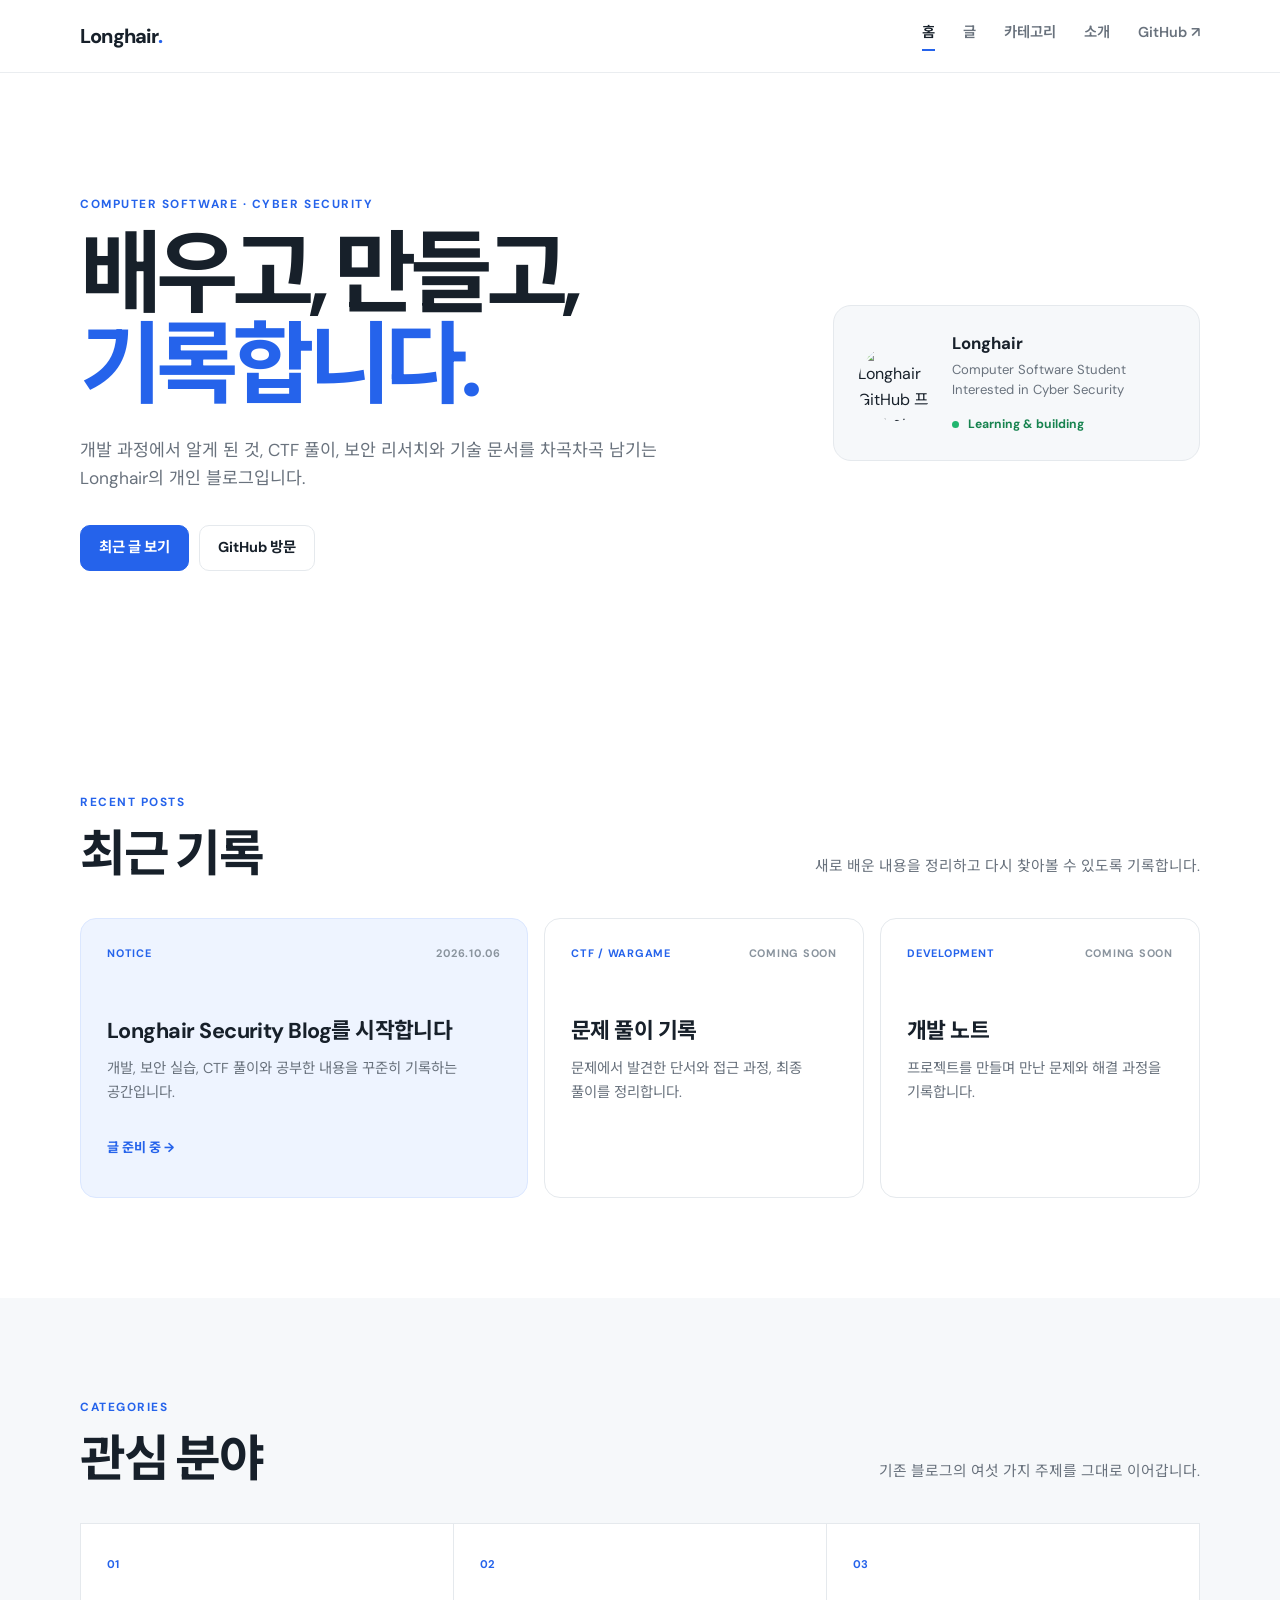
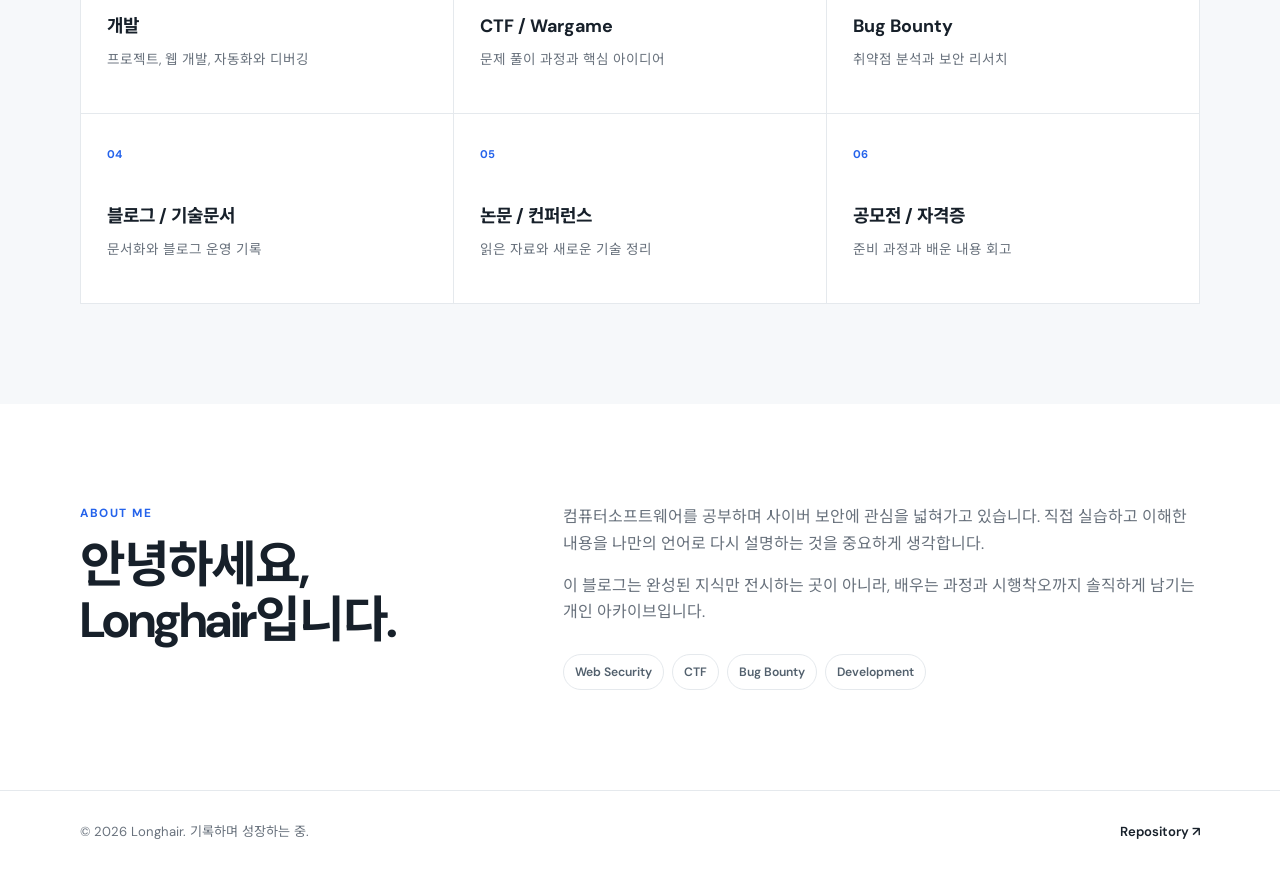
==== commit 57e6e2ae: "Build clean personal blog layout" ====
--- a/index.html
+++ b/index.html
@@ -1,17 +1,104 @@
-<!doctype html>
+<!DOCTYPE html>
 <html lang="ko">
 <head>
-<meta charset="utf-8"><meta name="viewport" content="width=device-width,initial-scale=1"><meta name="theme-color" content="#070a0f"><meta name="description" content="개발, CTF, 버그바운티와 보안 리서치를 기록하는 Longhair Security Blog"><title>Longhair — Security Lab</title>
-<style>
-@import url('https://fonts.googleapis.com/css2?family=IBM+Plex+Mono:wght@400;500;600&family=Noto+Sans+KR:wght@400;500;600;700;800&display=swap');
-:root{color-scheme:dark;--bg:#070a0f;--panel:#0c1119;--text:#edf3ef;--muted:#87928c;--line:rgba(171,190,179,.14);--green:#7dffb2;--cyan:#69d8ff;--mono:"IBM Plex Mono",monospace;--sans:"Noto Sans KR",sans-serif;--radius:18px;--max:1180px}*{box-sizing:border-box}html{scroll-behavior:smooth}body{margin:0;min-width:320px;overflow-x:hidden;background:radial-gradient(circle at 72% -12%,rgba(61,220,132,.12),transparent 31rem),radial-gradient(circle at -12% 40%,rgba(105,216,255,.06),transparent 28rem),var(--bg);color:var(--text);font-family:var(--sans);line-height:1.65}body:before{position:fixed;inset:0;z-index:-1;background-image:linear-gradient(rgba(255,255,255,.018) 1px,transparent 1px),linear-gradient(90deg,rgba(255,255,255,.018) 1px,transparent 1px);background-size:44px 44px;mask-image:linear-gradient(#000,transparent 88%);content:""}::selection{background:var(--green);color:#06100a}a{color:inherit;text-decoration:none}.wrap{width:min(var(--max),calc(100% - 40px));margin:auto}.skip{position:fixed;top:-80px;left:16px;z-index:99;padding:10px 14px;background:var(--green);color:#06100a}.skip:focus{top:16px}header{position:fixed;inset:0 0 auto;z-index:20;border-bottom:1px solid transparent;transition:.25s}header.scrolled{border-color:var(--line);background:rgba(7,10,15,.84);backdrop-filter:blur(18px)}nav{display:flex;align-items:center;justify-content:space-between;min-height:72px}.brand{display:flex;align-items:center;gap:11px;font:600 .9rem var(--mono)}.brand-mark{position:relative;display:grid;place-items:center;width:32px;height:32px;border:1px solid rgba(125,255,178,.4);background:rgba(125,255,178,.08);color:var(--green)}.brand-mark:after{position:absolute;right:-4px;bottom:-4px;width:6px;height:6px;background:var(--green);content:"";box-shadow:0 0 14px var(--green)}.nav-links{display:flex;gap:28px;color:#aab5af;font:500 .78rem var(--mono)}.nav-links a:before{margin-right:6px;color:#52615a;content:attr(data-no)}.nav-links a:hover{color:var(--green)}main{overflow:hidden}.hero{display:grid;grid-template-columns:1.15fr .65fr;gap:72px;align-items:center;min-height:100svh;padding:132px 0 76px}.status{display:flex;align-items:center;gap:9px;margin-bottom:28px;color:#a8b4ad;font:500 .78rem var(--mono);letter-spacing:.08em;text-transform:uppercase}.status i{width:7px;height:7px;border-radius:50%;background:var(--green);box-shadow:0 0 0 5px rgba(125,255,178,.1),0 0 18px var(--green);animation:pulse 2.4s infinite}@keyframes pulse{50%{opacity:.45;box-shadow:0 0 0 9px transparent}}h1,h2,h3,p{margin-top:0}h1{max-width:780px;margin-bottom:26px;font-size:clamp(3.2rem,7.8vw,7rem);line-height:.94;letter-spacing:-.075em}h1 span{display:block}h1 .outline{color:transparent;-webkit-text-stroke:1px #6f7d76}h1 .accent{color:var(--green)}.lead{max-width:650px;margin-bottom:34px;color:#9aa69f;font-size:clamp(1rem,1.8vw,1.16rem);word-break:keep-all}.lead strong{color:#e3ebe6}.actions{display:flex;flex-wrap:wrap;gap:12px}.btn{display:inline-flex;align-items:center;gap:11px;min-height:48px;padding:0 18px;border:1px solid var(--line);font:600 .82rem var(--mono);transition:.2s}.btn:hover{transform:translateY(-2px);border-color:var(--green)}.btn.primary{border-color:var(--green);background:var(--green);color:#07120c}.terminal{overflow:hidden;border:1px solid var(--line);border-radius:var(--radius);background:rgba(12,17,25,.82);box-shadow:0 30px 90px rgba(0,0,0,.35);transform:rotate(1.5deg);transition:.35s}.terminal:hover{transform:rotate(0) translateY(-4px)}.terminal-bar{display:flex;align-items:center;gap:7px;height:45px;padding:0 15px;border-bottom:1px solid var(--line)}.terminal-bar i{width:9px;height:9px;border-radius:50%;background:#ff6b6b}.terminal-bar i:nth-child(2){background:#ffd166}.terminal-bar i:nth-child(3){background:#3ddc84}.terminal-bar span{margin-left:auto;color:#5e6b64;font:.68rem var(--mono)}.terminal-body{min-height:340px;padding:24px;color:#a7b2ac;font:.82rem/1.9 var(--mono)}.terminal-body p{margin-bottom:10px}.prompt{color:var(--green)}.key{color:var(--cyan)}.value{color:#d8e2dc}.comment{color:#59665f}.cursor{display:inline-block;width:8px;height:1.1em;background:var(--green);animation:blink 1s steps(1) infinite}@keyframes blink{50%{opacity:0}}.marquee{overflow:hidden;border-block:1px solid var(--line);background:rgba(255,255,255,.015)}.marquee-track{display:flex;width:max-content;animation:move 28s linear infinite}.marquee span{padding:14px 28px;color:#77837c;font:500 .72rem var(--mono);letter-spacing:.08em}.marquee b{margin-right:56px;color:var(--green)}@keyframes move{to{transform:translateX(-50%)}}section{padding:112px 0}.section-head{display:grid;grid-template-columns:150px 1fr;gap:32px;margin-bottom:44px}.kicker{color:var(--green);font:600 .74rem var(--mono);letter-spacing:.08em;text-transform:uppercase}.kicker:before{content:"// ";color:#536159}.section-head h2{max-width:720px;margin:0;font-size:clamp(2rem,5vw,4rem);line-height:1.1;letter-spacing:-.055em}.post-grid{display:grid;grid-template-columns:1.35fr .65fr;gap:18px}.card{position:relative;overflow:hidden;min-height:300px;padding:28px;border:1px solid var(--line);border-radius:var(--radius);background:linear-gradient(145deg,rgba(16,23,34,.92),rgba(10,15,22,.92));transition:.25s}.card:hover{transform:translateY(-5px);border-color:rgba(125,255,178,.38)}.card.featured{min-height:414px}.card.featured:after{position:absolute;right:-75px;bottom:-125px;width:340px;height:340px;border:1px solid rgba(125,255,178,.18);border-radius:50%;content:"";box-shadow:0 0 0 40px rgba(125,255,178,.025),0 0 0 80px rgba(125,255,178,.018)}.card-stack{display:grid;gap:18px}.card-stack .card{min-height:198px}.label{display:inline-flex;padding:5px 9px;border:1px solid rgba(105,216,255,.22);color:var(--cyan);font:500 .68rem var(--mono);letter-spacing:.05em}.card h3{position:relative;z-index:1;max-width:580px;margin:52px 0 14px;font-size:clamp(1.45rem,3vw,2.4rem);line-height:1.2;letter-spacing:-.035em}.card-stack h3{margin-top:28px;font-size:1.25rem}.card p{position:relative;z-index:1;color:var(--muted);word-break:keep-all}.card-no{position:absolute;top:24px;right:26px;color:rgba(255,255,255,.08);font:600 2.2rem var(--mono)}.categories{border-block:1px solid var(--line);background:rgba(255,255,255,.012)}.category-list{border-top:1px solid var(--line)}.category{display:grid;grid-template-columns:72px 1fr 1fr auto;gap:28px;align-items:center;min-height:112px;border-bottom:1px solid var(--line);transition:.25s}.category:hover{padding-inline:18px;background:rgba(125,255,178,.035)}.category .num{color:#4d5a53;font:.76rem var(--mono)}.category h3{margin:0;font-size:clamp(1.25rem,2.5vw,1.8rem)}.category p{margin:0;color:#758079;font-size:.9rem}.arrow{display:grid;place-items:center;width:38px;height:38px;border:1px solid var(--line);border-radius:50%;color:var(--green)}.about-grid{display:grid;grid-template-columns:.8fr 1.2fr;gap:76px;align-items:center}.profile-frame{position:relative;max-width:410px;aspect-ratio:4/5;padding:14px;border:1px solid var(--line);border-radius:var(--radius);background:var(--panel)}.profile-frame:before{position:absolute;inset:-8px 24px 24px -8px;z-index:-1;border:1px solid rgba(125,255,178,.2);border-radius:var(--radius);content:""}.profile-frame img{width:100%;height:100%;border-radius:12px;object-fit:cover;filter:grayscale(1) contrast(1.08)}.about-copy h2{margin:12px 0 22px;font-size:clamp(2.2rem,5vw,4.2rem);line-height:1.05;letter-spacing:-.06em}.about-copy>p{color:#929e97;word-break:keep-all}.facts{display:grid;grid-template-columns:repeat(3,1fr);gap:12px;margin-top:34px}.fact{padding:18px;border-top:1px solid var(--line)}.fact strong{display:block;color:var(--green);font:600 1.4rem var(--mono)}.fact span{color:#717d76;font-size:.8rem}footer{padding:32px 0;border-top:1px solid var(--line)}.footer-inner{display:flex;justify-content:space-between;gap:20px;color:#65716a;font:.73rem var(--mono)}.footer-inner a:hover{color:var(--green)}.reveal{opacity:0;transform:translateY(24px);transition:.7s}.reveal.visible{opacity:1;transform:none}@media(max-width:900px){.hero{grid-template-columns:1fr;min-height:auto}.terminal{max-width:580px;transform:none}.post-grid,.about-grid{grid-template-columns:1fr}.category{grid-template-columns:52px 1fr auto}.category p{display:none}.profile-frame{max-width:340px}}@media(max-width:640px){.wrap{width:calc(100% - 24px)}nav{min-height:62px}.brand>span:last-child,.nav-links a:before,.nav-links a[href="#about"]{display:none}.nav-links{gap:16px}.hero{padding:112px 0 64px}h1{font-size:clamp(3rem,17vw,4.6rem)}section{padding:78px 0}.section-head{grid-template-columns:1fr;gap:12px}.card,.card.featured{min-height:280px;padding:22px}.category{min-height:94px;gap:12px}.facts{grid-template-columns:1fr}.fact{padding-inline:0}.footer-inner{flex-direction:column}}@media(prefers-reduced-motion:reduce){html{scroll-behavior:auto}*,*:before,*:after{animation-duration:.01ms!important;transition-duration:.01ms!important}.reveal{opacity:1;transform:none}}
-</style></head>
-<body><a class="skip" href="#content">본문으로 건너뛰기</a><header id="header"><nav class="wrap"><a class="brand" href="#top"><span class="brand-mark">LH</span><span>LONGHAIR.SEC</span></a><div class="nav-links"><a href="#posts" data-no="01">POSTS</a><a href="#categories" data-no="02">INDEX</a><a href="#about" data-no="03">ABOUT</a><a href="https://github.com/pjiseop" target="_blank" rel="noreferrer" data-no="04">GITHUB ↗</a></div></nav></header>
-<main id="content"><div class="wrap hero" id="top"><div><div class="status"><i></i> researcher online / seoul, kr</div><h1>BREAK.<span class="outline">LEARN.</span><span class="accent">DOCUMENT.</span></h1><p class="lead"><strong>코드를 만들고, 시스템을 분석하고, 발견한 것을 기록합니다.</strong><br>CTF 풀이부터 버그바운티, 개발 삽질과 기술 문서까지 — 재현 가능한 과정에 집중하는 개인 보안 연구실입니다.</p><div class="actions"><a class="btn primary" href="#posts">EXPLORE LOGS ↓</a><a class="btn" href="https://github.com/pjiseop" target="_blank" rel="noreferrer">GITHUB ↗</a></div></div>
-<aside class="terminal"><div class="terminal-bar"><i></i><i></i><i></i><span>visitor@longhair:~</span></div><div class="terminal-body"><p><span class="prompt">visitor@longhair</span>:<span class="key">~</span>$ whoami</p><p class="value">pjiseop / computer software student</p><p><span class="prompt">visitor@longhair</span>:<span class="key">~</span>$ cat interests.json</p><p>{<br>&nbsp; <span class="key">"focus"</span>: <span class="value">"cyber security"</span>,<br>&nbsp; <span class="key">"topics"</span>: [<span class="value">"web"</span>, <span class="value">"ctf"</span>, <span class="value">"research"</span>],<br>&nbsp; <span class="key">"mode"</span>: <span class="value">"always learning"</span><br>}</p><p class="comment"># no black box, show the process.</p><p><span class="prompt">visitor@longhair</span>:<span class="key">~</span>$ <span class="cursor"></span></p></div></aside></div>
-<div class="marquee"><div class="marquee-track"><span>WEB SECURITY <b>+</b> CTF / WARGAME <b>+</b> BUG BOUNTY <b>+</b> DEVELOPMENT <b>+</b> RESEARCH NOTES <b>+</b></span><span>WEB SECURITY <b>+</b> CTF / WARGAME <b>+</b> BUG BOUNTY <b>+</b> DEVELOPMENT <b>+</b> RESEARCH NOTES <b>+</b></span></div></div>
-<section class="wrap" id="posts"><div class="section-head reveal"><span class="kicker">Latest logs</span><h2>실패까지 포함한<br>탐구의 기록.</h2></div><div class="post-grid reveal"><article class="card featured"><span class="label">FEATURED / SECURITY</span><span class="card-no">01</span><h3>첫 번째 보안 리서치 노트를 준비하고 있습니다</h3><p>공격 흐름, 실습 환경, 재현 절차 그리고 방어 관점까지. 결론만 보여주지 않고 생각의 경로를 함께 남깁니다.</p></article><div class="card-stack"><article class="card"><span class="label">CTF / WRITE-UP</span><span class="card-no">02</span><h3>풀이 과정을 기록하는 법</h3><p>관찰, 가설, 시도, 익스플로잇.</p></article><article class="card"><span class="label">DEV / LOG</span><span class="card-no">03</span><h3>개발 실험과 배운 점</h3><p>다시 마주칠 오류를 위한 체크포인트.</p></article></div></div></section>
-<section class="categories" id="categories"><div class="wrap"><div class="section-head reveal"><span class="kicker">Field index</span><h2>관심 분야와<br>기록의 분류.</h2></div><div class="category-list reveal"><article class="category"><span class="num">01</span><h3>개발</h3><p>프로젝트 제작, 자동화, 웹 개발과 디버깅</p><span class="arrow">↗</span></article><article class="category"><span class="num">02</span><h3>CTF / Wargame</h3><p>문제 풀이의 단서, 접근, 익스플로잇과 회고</p><span class="arrow">↗</span></article><article class="category"><span class="num">03</span><h3>Bug Bounty</h3><p>취약점 분석, 리포트 구성과 패치 검증</p><span class="arrow">↗</span></article><article class="category"><span class="num">04</span><h3>블로그 / 기술문서</h3><p>지식을 오래 남기는 문서화 방식과 도구</p><span class="arrow">↗</span></article><article class="category"><span class="num">05</span><h3>논문 / 컨퍼런스</h3><p>새로운 연구의 문제의식과 적용 가능성</p><span class="arrow">↗</span></article><article class="category"><span class="num">06</span><h3>공모전 / 자격증</h3><p>준비 과정, 결과물 그리고 다음 도전</p><span class="arrow">↗</span></article></div></div></section>
-<section class="wrap" id="about"><div class="about-grid reveal"><div class="profile-frame"><img src="https://avatars.githubusercontent.com/u/272761086?v=4" alt="Longhair GitHub 프로필" loading="lazy"></div><div class="about-copy"><span class="kicker">About operator</span><h2>공부한 것은<br>직접 검증합니다.</h2><p>컴퓨터소프트웨어를 전공하며 사이버 보안을 탐구하고 있습니다. 이해했다는 착각보다 직접 만들고, 부수고, 다시 설명할 수 있는 지식을 좋아합니다. 이곳은 그 과정의 공개 로그입니다.</p><div class="facts"><div class="fact"><strong>06</strong><span>RESEARCH FIELDS</span></div><div class="fact"><strong>KR</strong><span>SEOUL BASED</span></div><div class="fact"><strong>∞</strong><span>CURIOSITY LEVEL</span></div></div></div></div></section></main>
-<footer><div class="wrap footer-inner"><span>© 2026 LONGHAIR.SEC — BUILT WITH CURIOSITY</span><a href="https://github.com/pjiseop/pjiseop.github.io" target="_blank" rel="noreferrer">SOURCE CODE ↗</a></div></footer>
-<script>const h=document.querySelector('#header'),r=document.querySelectorAll('.reveal');addEventListener('scroll',()=>h.classList.toggle('scrolled',scrollY>20),{passive:true});if('IntersectionObserver'in window){const o=new IntersectionObserver(e=>e.forEach(x=>{if(x.isIntersecting){x.target.classList.add('visible');o.unobserve(x.target)}}),{threshold:.12});r.forEach(x=>o.observe(x))}else r.forEach(x=>x.classList.add('visible'));</script></body></html>
+  <meta charset="UTF-8">
+  <meta name="viewport" content="width=device-width, initial-scale=1.0">
+  <meta name="description" content="개발과 사이버 보안을 공부하며 기록하는 Longhair의 개인 블로그">
+  <title>Longhair Security Blog</title>
+  <link rel="stylesheet" href="assets/css/style.css">
+</head>
+<body>
+  <header class="site-header">
+    <div class="container header-inner">
+      <a class="logo" href="index.html">Longhair<span>.</span></a>
+      <nav aria-label="주요 메뉴">
+        <a class="active" href="index.html">홈</a>
+        <a href="#posts">글</a>
+        <a href="#categories">카테고리</a>
+        <a href="#about">소개</a>
+        <a href="https://github.com/pjiseop" target="_blank" rel="noreferrer">GitHub ↗</a>
+      </nav>
+    </div>
+  </header>
+
+  <main>
+    <section class="intro container">
+      <div class="intro-copy">
+        <p class="eyebrow">COMPUTER SOFTWARE · CYBER SECURITY</p>
+        <h1>배우고, 만들고,<br><span>기록합니다.</span></h1>
+        <p class="intro-text">개발 과정에서 알게 된 것, CTF 풀이, 보안 리서치와 기술 문서를 차곡차곡 남기는 Longhair의 개인 블로그입니다.</p>
+        <div class="intro-links">
+          <a class="button primary" href="#posts">최근 글 보기</a>
+          <a class="button" href="https://github.com/pjiseop" target="_blank" rel="noreferrer">GitHub 방문</a>
+        </div>
+      </div>
+      <aside class="profile-card">
+        <img src="https://avatars.githubusercontent.com/u/272761086?v=4" alt="Longhair GitHub 프로필 이미지">
+        <div>
+          <strong>Longhair</strong>
+          <p>Computer Software Student<br>Interested in Cyber Security</p>
+          <span class="available"><i></i> Learning & building</span>
+        </div>
+      </aside>
+    </section>
+
+    <section class="section container" id="posts">
+      <div class="section-heading">
+        <div><p class="eyebrow">RECENT POSTS</p><h2>최근 기록</h2></div>
+        <p>새로 배운 내용을 정리하고 다시 찾아볼 수 있도록 기록합니다.</p>
+      </div>
+      <div class="post-list">
+        <article class="post featured">
+          <div class="post-top"><span class="category">NOTICE</span><time datetime="2026-10-06">2026.10.06</time></div>
+          <h3>Longhair Security Blog를 시작합니다</h3>
+          <p>개발, 보안 실습, CTF 풀이와 공부한 내용을 꾸준히 기록하는 공간입니다.</p>
+          <span class="read-more">글 준비 중 →</span>
+        </article>
+        <article class="post">
+          <div class="post-top"><span class="category">CTF / WARGAME</span><span>COMING SOON</span></div>
+          <h3>문제 풀이 기록</h3>
+          <p>문제에서 발견한 단서와 접근 과정, 최종 풀이를 정리합니다.</p>
+        </article>
+        <article class="post">
+          <div class="post-top"><span class="category">DEVELOPMENT</span><span>COMING SOON</span></div>
+          <h3>개발 노트</h3>
+          <p>프로젝트를 만들며 만난 문제와 해결 과정을 기록합니다.</p>
+        </article>
+      </div>
+    </section>
+
+    <section class="category-section" id="categories">
+      <div class="section container">
+        <div class="section-heading">
+          <div><p class="eyebrow">CATEGORIES</p><h2>관심 분야</h2></div>
+          <p>기존 블로그의 여섯 가지 주제를 그대로 이어갑니다.</p>
+        </div>
+        <div class="category-grid">
+          <article><span>01</span><h3>개발</h3><p>프로젝트, 웹 개발, 자동화와 디버깅</p></article>
+          <article><span>02</span><h3>CTF / Wargame</h3><p>문제 풀이 과정과 핵심 아이디어</p></article>
+          <article><span>03</span><h3>Bug Bounty</h3><p>취약점 분석과 보안 리서치</p></article>
+          <article><span>04</span><h3>블로그 / 기술문서</h3><p>문서화와 블로그 운영 기록</p></article>
+          <article><span>05</span><h3>논문 / 컨퍼런스</h3><p>읽은 자료와 새로운 기술 정리</p></article>
+          <article><span>06</span><h3>공모전 / 자격증</h3><p>준비 과정과 배운 내용 회고</p></article>
+        </div>
+      </div>
+    </section>
+
+    <section class="about section container" id="about">
+      <div><p class="eyebrow">ABOUT ME</p><h2>안녕하세요,<br>Longhair입니다.</h2></div>
+      <div class="about-copy">
+        <p>컴퓨터소프트웨어를 공부하며 사이버 보안에 관심을 넓혀가고 있습니다. 직접 실습하고 이해한 내용을 나만의 언어로 다시 설명하는 것을 중요하게 생각합니다.</p>
+        <p>이 블로그는 완성된 지식만 전시하는 곳이 아니라, 배우는 과정과 시행착오까지 솔직하게 남기는 개인 아카이브입니다.</p>
+        <div class="tags"><span>Web Security</span><span>CTF</span><span>Bug Bounty</span><span>Development</span></div>
+      </div>
+    </section>
+  </main>
+
+  <footer>
+    <div class="container footer-inner">
+      <p>© 2026 Longhair. 기록하며 성장하는 중.</p>
+      <a href="https://github.com/pjiseop/pjiseop.github.io" target="_blank" rel="noreferrer">Repository ↗</a>
+    </div>
+  </footer>
+</body>
+</html>
--- a/assets/css/style.css
+++ b/assets/css/style.css
@@ -0,0 +1,95 @@
+@import url('https://fonts.googleapis.com/css2?family=DM+Sans:wght@400;500;600;700&family=Noto+Sans+KR:wght@400;500;600;700;800&display=swap');
+
+:root {
+  --background: #ffffff;
+  --soft: #f6f8fa;
+  --text: #17202a;
+  --muted: #69727d;
+  --line: #e5e9ed;
+  --blue: #2563eb;
+  --blue-soft: #eef4ff;
+  --max-width: 1120px;
+}
+
+* { box-sizing: border-box; }
+html { scroll-behavior: smooth; }
+body { margin: 0; min-width: 320px; background: var(--background); color: var(--text); font-family: "DM Sans", "Noto Sans KR", sans-serif; line-height: 1.65; }
+a { color: inherit; text-decoration: none; }
+.container { width: min(var(--max-width), calc(100% - 40px)); margin: 0 auto; }
+.site-header { position: sticky; top: 0; z-index: 10; border-bottom: 1px solid rgba(229,233,237,.8); background: rgba(255,255,255,.92); backdrop-filter: blur(14px); }
+.header-inner { display: flex; align-items: center; justify-content: space-between; min-height: 72px; }
+.logo { font-size: 1.25rem; font-weight: 800; letter-spacing: -.04em; }
+.logo span { color: var(--blue); }
+nav { display: flex; gap: 28px; color: var(--muted); font-size: .9rem; font-weight: 600; }
+nav a:hover, nav a.active { color: var(--text); }
+nav a.active::after { display: block; width: 100%; height: 2px; margin-top: 4px; background: var(--blue); content: ""; }
+
+.intro { display: grid; grid-template-columns: 1.3fr .7fr; gap: 72px; align-items: center; min-height: 620px; padding-top: 76px; padding-bottom: 76px; }
+.eyebrow { margin: 0 0 14px; color: var(--blue); font-size: .74rem; font-weight: 700; letter-spacing: .13em; }
+h1, h2, h3, p { margin-top: 0; }
+h1 { margin-bottom: 24px; font-size: clamp(3.3rem, 7vw, 6.2rem); line-height: 1.02; letter-spacing: -.065em; }
+h1 span { color: var(--blue); }
+.intro-text { max-width: 620px; margin-bottom: 32px; color: var(--muted); font-size: 1.08rem; word-break: keep-all; }
+.intro-links { display: flex; flex-wrap: wrap; gap: 10px; }
+.button { display: inline-flex; align-items: center; justify-content: center; min-height: 46px; padding: 0 18px; border: 1px solid var(--line); border-radius: 10px; font-size: .9rem; font-weight: 700; transition: .2s; }
+.button:hover { border-color: #b9c1c9; transform: translateY(-2px); }
+.button.primary { border-color: var(--blue); background: var(--blue); color: white; }
+.profile-card { display: flex; align-items: center; gap: 18px; padding: 24px; border: 1px solid var(--line); border-radius: 18px; background: var(--soft); }
+.profile-card img { width: 76px; height: 76px; border-radius: 50%; object-fit: cover; }
+.profile-card strong { font-size: 1.05rem; }
+.profile-card p { margin: 3px 0 10px; color: var(--muted); font-size: .82rem; line-height: 1.5; }
+.available { color: #17834f; font-size: .76rem; font-weight: 700; }
+.available i { display: inline-block; width: 7px; height: 7px; margin-right: 6px; border-radius: 50%; background: #21b66f; }
+
+.section { padding-top: 100px; padding-bottom: 100px; }
+.section-heading { display: flex; align-items: end; justify-content: space-between; gap: 40px; margin-bottom: 36px; }
+.section-heading h2, .about h2 { margin: 0; font-size: clamp(2rem, 4vw, 3.1rem); line-height: 1.12; letter-spacing: -.045em; }
+.section-heading > p { max-width: 400px; margin-bottom: 4px; color: var(--muted); font-size: .92rem; }
+.post-list { display: grid; grid-template-columns: 1.4fr 1fr 1fr; gap: 16px; }
+.post { min-height: 280px; padding: 26px; border: 1px solid var(--line); border-radius: 16px; transition: .22s; }
+.post:hover { border-color: #bec7d0; box-shadow: 0 14px 36px rgba(36,50,66,.07); transform: translateY(-4px); }
+.post.featured { background: var(--blue-soft); border-color: #dbe7ff; }
+.post-top { display: flex; justify-content: space-between; gap: 16px; margin-bottom: 54px; color: #8a949e; font-size: .68rem; font-weight: 700; letter-spacing: .07em; }
+.category { color: var(--blue); }
+.post h3 { margin-bottom: 12px; font-size: 1.35rem; line-height: 1.3; letter-spacing: -.025em; }
+.post p { color: var(--muted); font-size: .9rem; word-break: keep-all; }
+.read-more { display: inline-block; margin-top: 18px; color: var(--blue); font-size: .82rem; font-weight: 700; }
+
+.category-section { background: var(--soft); }
+.category-grid { display: grid; grid-template-columns: repeat(3, 1fr); border-top: 1px solid var(--line); border-left: 1px solid var(--line); }
+.category-grid article { min-height: 190px; padding: 26px; border-right: 1px solid var(--line); border-bottom: 1px solid var(--line); background: white; transition: .2s; }
+.category-grid article:hover { position: relative; z-index: 1; box-shadow: 0 12px 30px rgba(36,50,66,.08); }
+.category-grid span { color: var(--blue); font-size: .7rem; font-weight: 700; }
+.category-grid h3 { margin: 35px 0 8px; font-size: 1.12rem; }
+.category-grid p { margin-bottom: 0; color: var(--muted); font-size: .85rem; }
+.about { display: grid; grid-template-columns: .75fr 1.25fr; gap: 100px; }
+.about-copy > p { max-width: 680px; color: var(--muted); font-size: 1rem; word-break: keep-all; }
+.tags { display: flex; flex-wrap: wrap; gap: 8px; margin-top: 28px; }
+.tags span { padding: 7px 11px; border: 1px solid var(--line); border-radius: 999px; color: #52606d; font-size: .76rem; font-weight: 600; }
+footer { border-top: 1px solid var(--line); }
+.footer-inner { display: flex; justify-content: space-between; gap: 20px; padding-top: 30px; padding-bottom: 36px; color: var(--muted); font-size: .82rem; }
+.footer-inner p { margin-bottom: 0; }
+.footer-inner a { color: var(--text); font-weight: 600; }
+
+@media (max-width: 860px) {
+  .intro { grid-template-columns: 1fr; gap: 45px; min-height: auto; }
+  .profile-card { max-width: 430px; }
+  .post-list { grid-template-columns: 1fr; }
+  .post { min-height: 230px; }
+  .post-top { margin-bottom: 35px; }
+  .category-grid { grid-template-columns: repeat(2, 1fr); }
+  .about { grid-template-columns: 1fr; gap: 36px; }
+}
+@media (max-width: 600px) {
+  .container { width: calc(100% - 28px); }
+  .header-inner { min-height: 62px; }
+  nav { gap: 16px; font-size: .8rem; }
+  nav a:nth-child(2), nav a:nth-child(3) { display: none; }
+  .intro { padding-top: 70px; padding-bottom: 70px; }
+  h1 { font-size: clamp(3rem, 16vw, 4.4rem); }
+  .section { padding-top: 72px; padding-bottom: 72px; }
+  .section-heading { align-items: flex-start; flex-direction: column; gap: 14px; }
+  .category-grid { grid-template-columns: 1fr; }
+  .footer-inner { flex-direction: column; }
+}
+@media (prefers-reduced-motion: reduce) { html { scroll-behavior: auto; } * { transition: none !important; } }
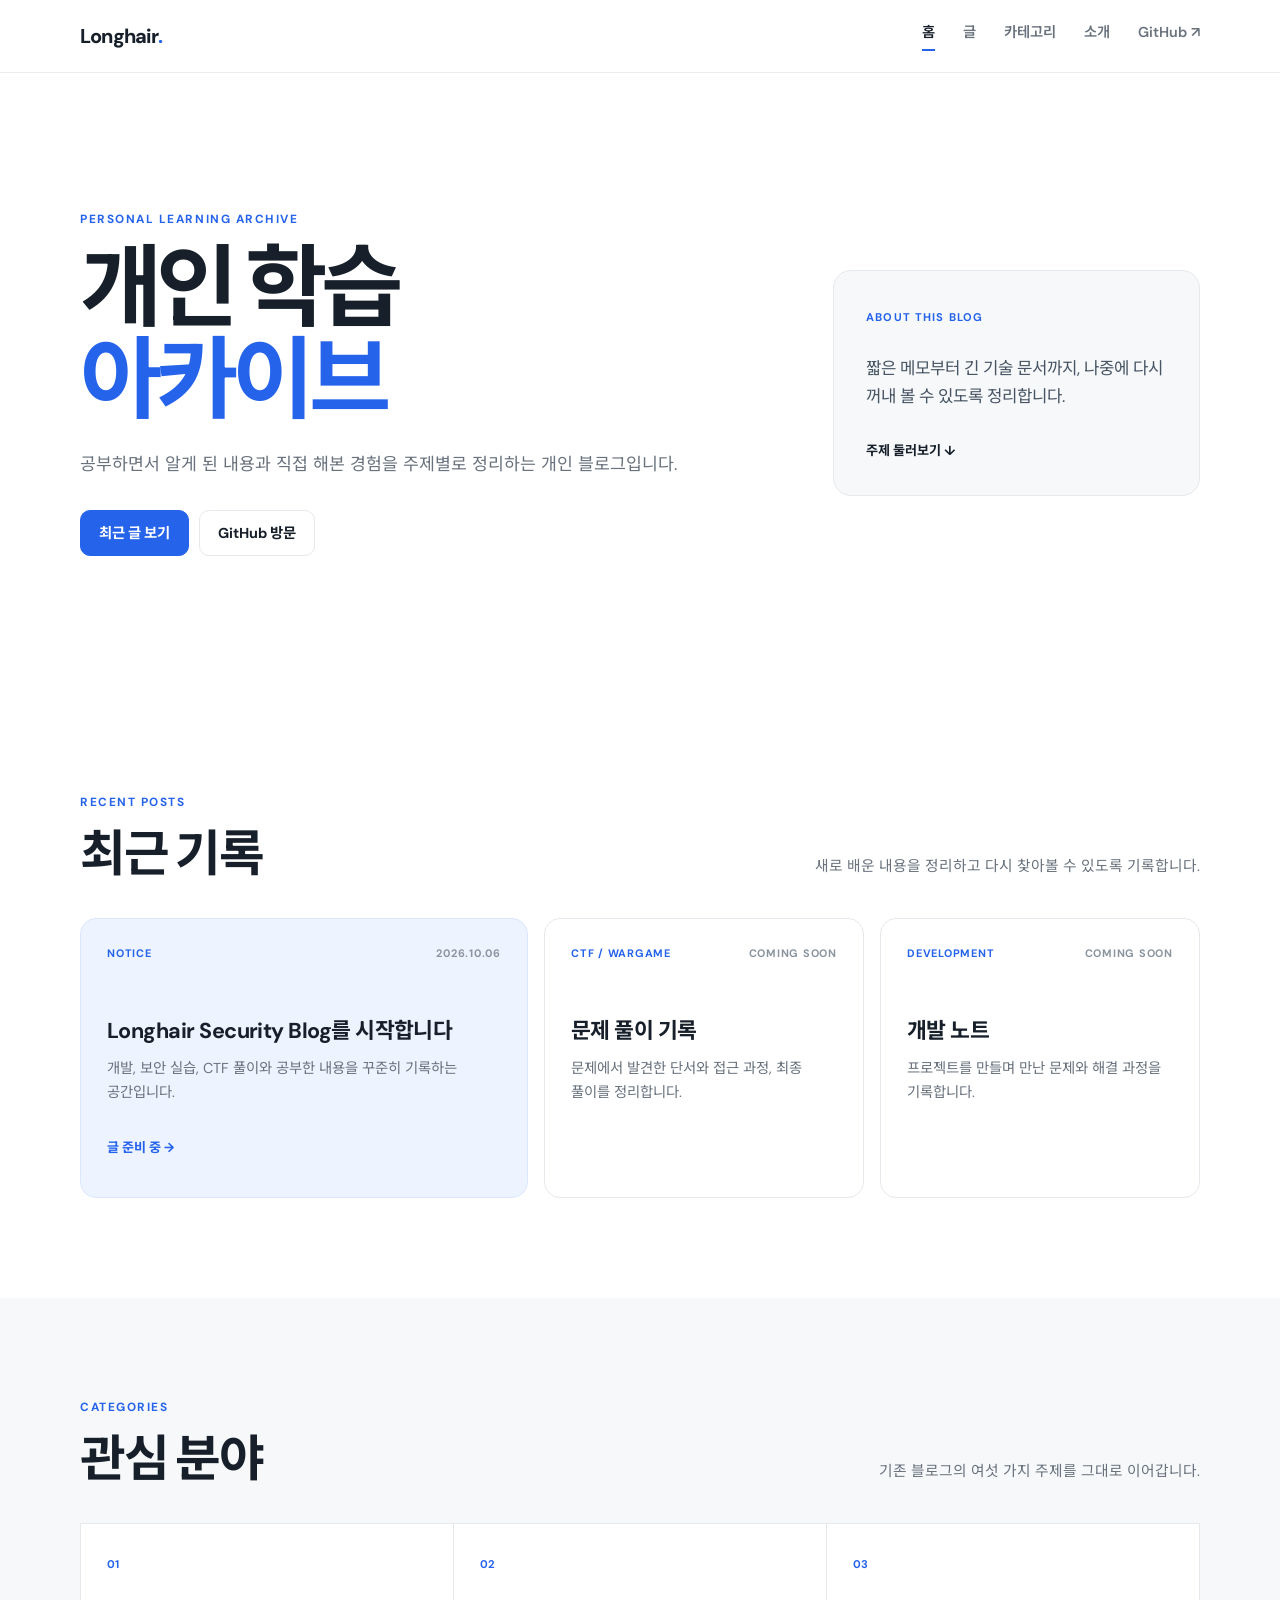
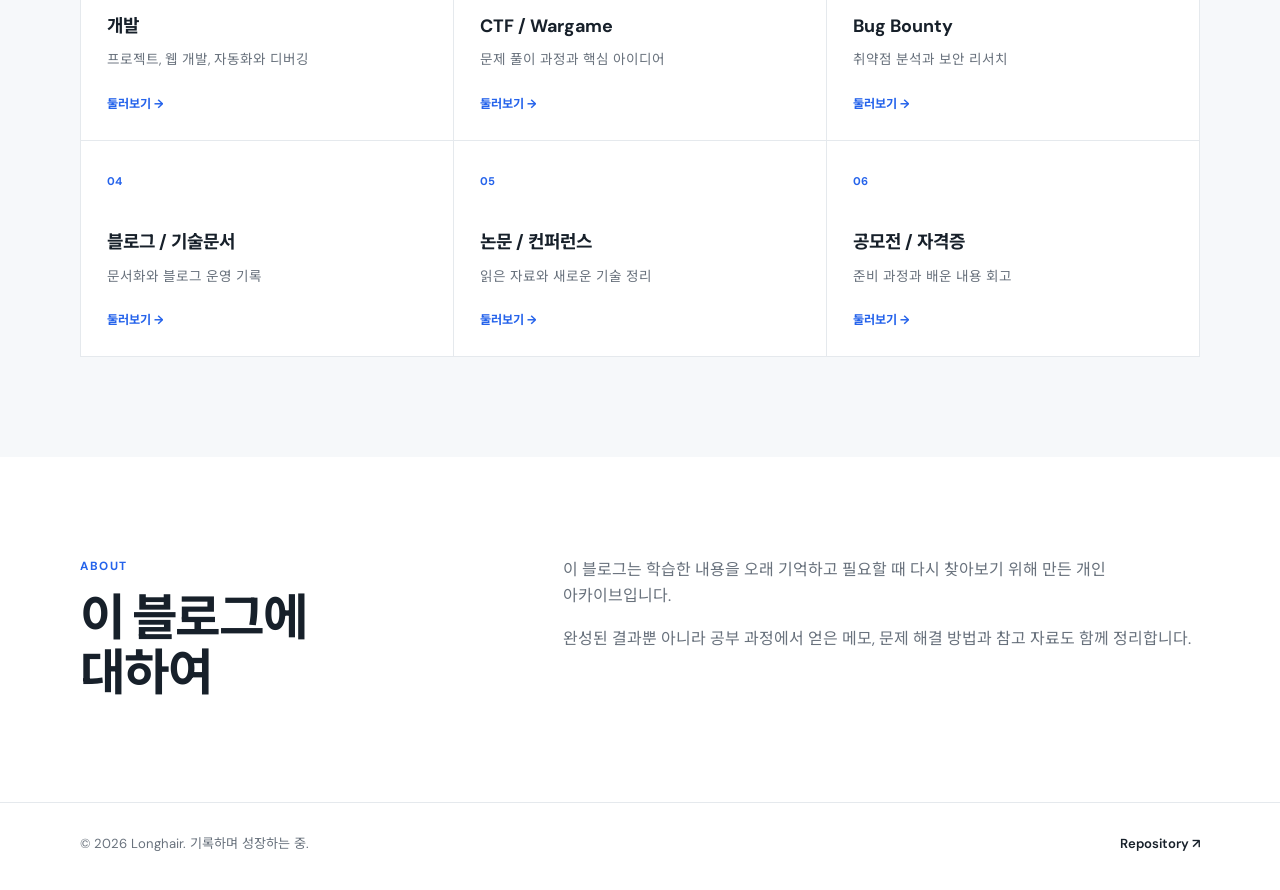
==== commit e8d950a5: "Add linked category and article pages" ====
--- a/index.html
+++ b/index.html
@@ -4,7 +4,7 @@
   <meta charset="UTF-8">
   <meta name="viewport" content="width=device-width, initial-scale=1.0">
   <meta name="description" content="개발과 사이버 보안을 공부하며 기록하는 Longhair의 개인 블로그">
-  <title>Longhair Security Blog</title>
+  <title>Longhair Blog</title>
   <link rel="stylesheet" href="assets/css/style.css">
 </head>
 <body>
@@ -24,21 +24,18 @@
   <main>
     <section class="intro container">
       <div class="intro-copy">
-        <p class="eyebrow">COMPUTER SOFTWARE · CYBER SECURITY</p>
-        <h1>배우고, 만들고,<br><span>기록합니다.</span></h1>
-        <p class="intro-text">개발 과정에서 알게 된 것, CTF 풀이, 보안 리서치와 기술 문서를 차곡차곡 남기는 Longhair의 개인 블로그입니다.</p>
+        <p class="eyebrow">PERSONAL LEARNING ARCHIVE</p>
+        <h1>개인 학습<br><span>아카이브</span></h1>
+        <p class="intro-text">공부하면서 알게 된 내용과 직접 해본 경험을 주제별로 정리하는 개인 블로그입니다.</p>
         <div class="intro-links">
           <a class="button primary" href="#posts">최근 글 보기</a>
           <a class="button" href="https://github.com/pjiseop" target="_blank" rel="noreferrer">GitHub 방문</a>
         </div>
       </div>
-      <aside class="profile-card">
-        <img src="https://avatars.githubusercontent.com/u/272761086?v=4" alt="Longhair GitHub 프로필 이미지">
-        <div>
-          <strong>Longhair</strong>
-          <p>Computer Software Student<br>Interested in Cyber Security</p>
-          <span class="available"><i></i> Learning & building</span>
-        </div>
+      <aside class="intro-note" aria-label="블로그 안내">
+        <span>ABOUT THIS BLOG</span>
+        <p>짧은 메모부터 긴 기술 문서까지, 나중에 다시 꺼내 볼 수 있도록 정리합니다.</p>
+        <a href="#categories">주제 둘러보기 ↓</a>
       </aside>
     </section>
 
@@ -48,22 +45,22 @@
         <p>새로 배운 내용을 정리하고 다시 찾아볼 수 있도록 기록합니다.</p>
       </div>
       <div class="post-list">
-        <article class="post featured">
+        <a class="post featured" href="posts/welcome.html">
           <div class="post-top"><span class="category">NOTICE</span><time datetime="2026-10-06">2026.10.06</time></div>
           <h3>Longhair Security Blog를 시작합니다</h3>
           <p>개발, 보안 실습, CTF 풀이와 공부한 내용을 꾸준히 기록하는 공간입니다.</p>
           <span class="read-more">글 준비 중 →</span>
-        </article>
-        <article class="post">
+        </a>
+        <a class="post" href="categories/ctf-wargame.html">
           <div class="post-top"><span class="category">CTF / WARGAME</span><span>COMING SOON</span></div>
           <h3>문제 풀이 기록</h3>
           <p>문제에서 발견한 단서와 접근 과정, 최종 풀이를 정리합니다.</p>
-        </article>
-        <article class="post">
+        </a>
+        <a class="post" href="categories/development.html">
           <div class="post-top"><span class="category">DEVELOPMENT</span><span>COMING SOON</span></div>
           <h3>개발 노트</h3>
           <p>프로젝트를 만들며 만난 문제와 해결 과정을 기록합니다.</p>
-        </article>
+        </a>
       </div>
     </section>
 
@@ -74,22 +71,21 @@
           <p>기존 블로그의 여섯 가지 주제를 그대로 이어갑니다.</p>
         </div>
         <div class="category-grid">
-          <article><span>01</span><h3>개발</h3><p>프로젝트, 웹 개발, 자동화와 디버깅</p></article>
-          <article><span>02</span><h3>CTF / Wargame</h3><p>문제 풀이 과정과 핵심 아이디어</p></article>
-          <article><span>03</span><h3>Bug Bounty</h3><p>취약점 분석과 보안 리서치</p></article>
-          <article><span>04</span><h3>블로그 / 기술문서</h3><p>문서화와 블로그 운영 기록</p></article>
-          <article><span>05</span><h3>논문 / 컨퍼런스</h3><p>읽은 자료와 새로운 기술 정리</p></article>
-          <article><span>06</span><h3>공모전 / 자격증</h3><p>준비 과정과 배운 내용 회고</p></article>
+          <a href="categories/development.html"><span>01</span><h3>개발</h3><p>프로젝트, 웹 개발, 자동화와 디버깅</p><b>둘러보기 →</b></a>
+          <a href="categories/ctf-wargame.html"><span>02</span><h3>CTF / Wargame</h3><p>문제 풀이 과정과 핵심 아이디어</p><b>둘러보기 →</b></a>
+          <a href="categories/bug-bounty.html"><span>03</span><h3>Bug Bounty</h3><p>취약점 분석과 보안 리서치</p><b>둘러보기 →</b></a>
+          <a href="categories/tech-docs.html"><span>04</span><h3>블로그 / 기술문서</h3><p>문서화와 블로그 운영 기록</p><b>둘러보기 →</b></a>
+          <a href="categories/research.html"><span>05</span><h3>논문 / 컨퍼런스</h3><p>읽은 자료와 새로운 기술 정리</p><b>둘러보기 →</b></a>
+          <a href="categories/achievements.html"><span>06</span><h3>공모전 / 자격증</h3><p>준비 과정과 배운 내용 회고</p><b>둘러보기 →</b></a>
         </div>
       </div>
     </section>
 
     <section class="about section container" id="about">
-      <div><p class="eyebrow">ABOUT ME</p><h2>안녕하세요,<br>Longhair입니다.</h2></div>
+      <div><p class="eyebrow">ABOUT</p><h2>이 블로그에<br>대하여</h2></div>
       <div class="about-copy">
-        <p>컴퓨터소프트웨어를 공부하며 사이버 보안에 관심을 넓혀가고 있습니다. 직접 실습하고 이해한 내용을 나만의 언어로 다시 설명하는 것을 중요하게 생각합니다.</p>
-        <p>이 블로그는 완성된 지식만 전시하는 곳이 아니라, 배우는 과정과 시행착오까지 솔직하게 남기는 개인 아카이브입니다.</p>
-        <div class="tags"><span>Web Security</span><span>CTF</span><span>Bug Bounty</span><span>Development</span></div>
+        <p>이 블로그는 학습한 내용을 오래 기억하고 필요할 때 다시 찾아보기 위해 만든 개인 아카이브입니다.</p>
+        <p>완성된 결과뿐 아니라 공부 과정에서 얻은 메모, 문제 해결 방법과 참고 자료도 함께 정리합니다.</p>
       </div>
     </section>
   </main>
--- a/assets/css/style.css
+++ b/assets/css/style.css
@@ -34,12 +34,10 @@
 .button { display: inline-flex; align-items: center; justify-content: center; min-height: 46px; padding: 0 18px; border: 1px solid var(--line); border-radius: 10px; font-size: .9rem; font-weight: 700; transition: .2s; }
 .button:hover { border-color: #b9c1c9; transform: translateY(-2px); }
 .button.primary { border-color: var(--blue); background: var(--blue); color: white; }
-.profile-card { display: flex; align-items: center; gap: 18px; padding: 24px; border: 1px solid var(--line); border-radius: 18px; background: var(--soft); }
-.profile-card img { width: 76px; height: 76px; border-radius: 50%; object-fit: cover; }
-.profile-card strong { font-size: 1.05rem; }
-.profile-card p { margin: 3px 0 10px; color: var(--muted); font-size: .82rem; line-height: 1.5; }
-.available { color: #17834f; font-size: .76rem; font-weight: 700; }
-.available i { display: inline-block; width: 7px; height: 7px; margin-right: 6px; border-radius: 50%; background: #21b66f; }
+.intro-note { padding: 32px; border: 1px solid var(--line); border-radius: 18px; background: var(--soft); }
+.intro-note span { color: var(--blue); font-size: .7rem; font-weight: 700; letter-spacing: .1em; }
+.intro-note p { margin: 26px 0; color: #475463; font-size: 1.05rem; word-break: keep-all; }
+.intro-note a { font-size: .82rem; font-weight: 700; }
 
 .section { padding-top: 100px; padding-bottom: 100px; }
 .section-heading { display: flex; align-items: end; justify-content: space-between; gap: 40px; margin-bottom: 36px; }
@@ -57,11 +55,12 @@
 
 .category-section { background: var(--soft); }
 .category-grid { display: grid; grid-template-columns: repeat(3, 1fr); border-top: 1px solid var(--line); border-left: 1px solid var(--line); }
-.category-grid article { min-height: 190px; padding: 26px; border-right: 1px solid var(--line); border-bottom: 1px solid var(--line); background: white; transition: .2s; }
-.category-grid article:hover { position: relative; z-index: 1; box-shadow: 0 12px 30px rgba(36,50,66,.08); }
+.category-grid > a { min-height: 210px; padding: 26px; border-right: 1px solid var(--line); border-bottom: 1px solid var(--line); background: white; transition: .2s; }
+.category-grid > a:hover { position: relative; z-index: 1; box-shadow: 0 12px 30px rgba(36,50,66,.08); transform: translateY(-3px); }
 .category-grid span { color: var(--blue); font-size: .7rem; font-weight: 700; }
 .category-grid h3 { margin: 35px 0 8px; font-size: 1.12rem; }
 .category-grid p { margin-bottom: 0; color: var(--muted); font-size: .85rem; }
+.category-grid b { display: block; margin-top: 22px; color: var(--blue); font-size: .76rem; }
 .about { display: grid; grid-template-columns: .75fr 1.25fr; gap: 100px; }
 .about-copy > p { max-width: 680px; color: var(--muted); font-size: 1rem; word-break: keep-all; }
 .tags { display: flex; flex-wrap: wrap; gap: 8px; margin-top: 28px; }
@@ -71,14 +70,43 @@
 .footer-inner p { margin-bottom: 0; }
 .footer-inner a { color: var(--text); font-weight: 600; }
 
+/* Category and article pages */
+.subpage { padding-top: 82px; padding-bottom: 110px; }
+.breadcrumb { display: flex; gap: 8px; margin-bottom: 42px; color: var(--muted); font-size: .8rem; }
+.breadcrumb a:hover { color: var(--blue); }
+.page-hero { max-width: 760px; margin-bottom: 64px; }
+.page-hero h1 { margin-bottom: 20px; font-size: clamp(2.8rem, 6vw, 5rem); }
+.page-hero > p { max-width: 650px; color: var(--muted); font-size: 1.02rem; word-break: keep-all; }
+.page-layout { display: grid; grid-template-columns: 1fr 280px; gap: 64px; align-items: start; }
+.entry-list { border-top: 1px solid var(--line); }
+.entry { display: block; padding: 28px 4px; border-bottom: 1px solid var(--line); transition: .2s; }
+.entry:hover { padding-left: 14px; }
+.entry-meta { display: flex; gap: 12px; margin-bottom: 9px; color: #8b949e; font-size: .72rem; font-weight: 700; letter-spacing: .06em; }
+.entry h2 { margin-bottom: 8px; font-size: 1.25rem; letter-spacing: -.025em; }
+.entry p { margin-bottom: 0; color: var(--muted); font-size: .9rem; }
+.empty-note { padding: 40px 0; border-bottom: 1px solid var(--line); color: var(--muted); }
+.side-nav { position: sticky; top: 100px; padding: 24px; border: 1px solid var(--line); border-radius: 14px; }
+.side-nav strong { display: block; margin-bottom: 16px; font-size: .8rem; }
+.side-nav a { display: block; padding: 8px 0; color: var(--muted); font-size: .82rem; }
+.side-nav a:hover, .side-nav a.current { color: var(--blue); font-weight: 700; }
+.article { max-width: 760px; }
+.article h1 { font-size: clamp(2.5rem, 6vw, 4.6rem); }
+.article-meta { margin: -8px 0 50px; color: var(--muted); font-size: .82rem; }
+.article-body { color: #404b57; font-size: 1.02rem; }
+.article-body h2 { margin: 46px 0 14px; color: var(--text); font-size: 1.5rem; }
+.article-body p { margin-bottom: 20px; word-break: keep-all; }
+.article-body .note { padding: 22px; border-left: 3px solid var(--blue); background: var(--blue-soft); }
+
 @media (max-width: 860px) {
   .intro { grid-template-columns: 1fr; gap: 45px; min-height: auto; }
-  .profile-card { max-width: 430px; }
+  .intro-note { max-width: 430px; }
   .post-list { grid-template-columns: 1fr; }
   .post { min-height: 230px; }
   .post-top { margin-bottom: 35px; }
   .category-grid { grid-template-columns: repeat(2, 1fr); }
   .about { grid-template-columns: 1fr; gap: 36px; }
+  .page-layout { grid-template-columns: 1fr; }
+  .side-nav { position: static; }
 }
 @media (max-width: 600px) {
   .container { width: calc(100% - 28px); }
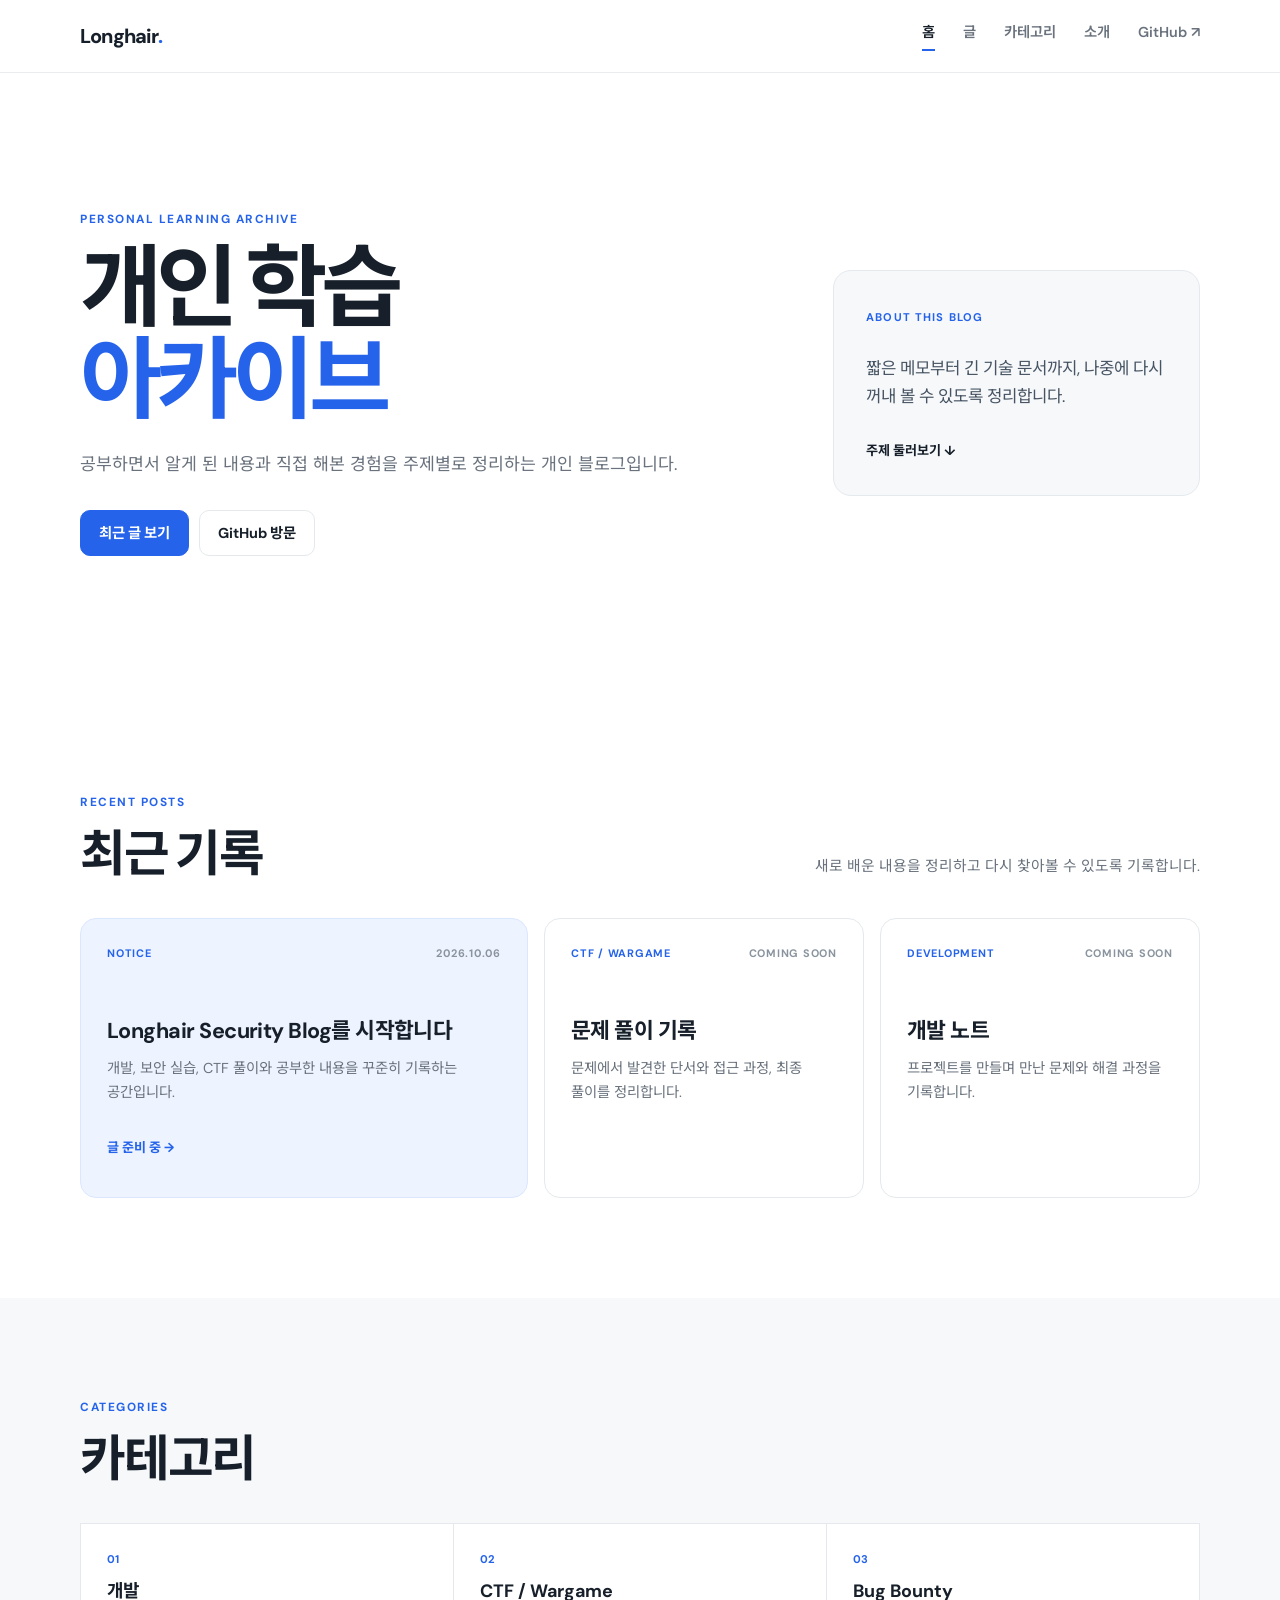
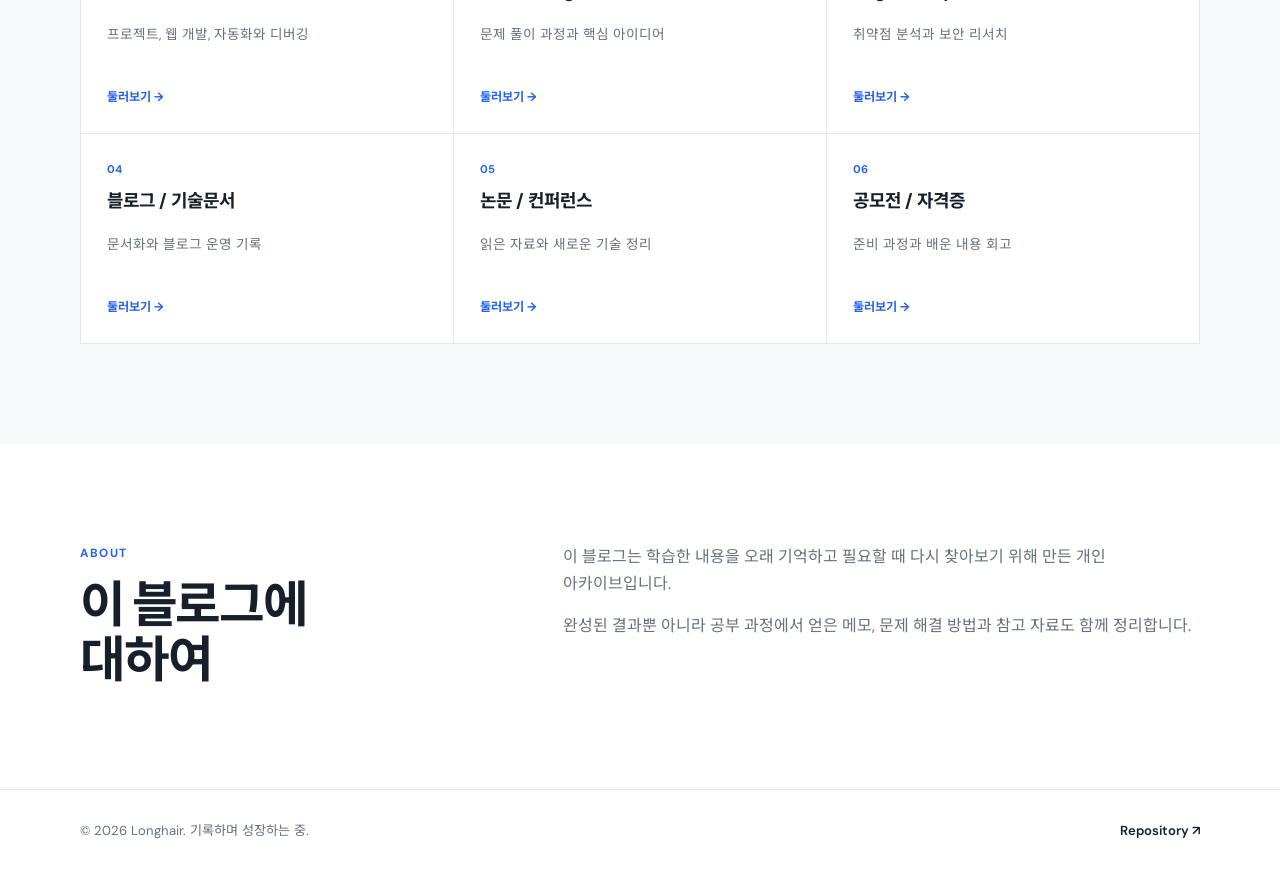
==== commit 5b3976ee: "Refine category section spacing" ====
--- a/index.html
+++ b/index.html
@@ -67,8 +67,7 @@
     <section class="category-section" id="categories">
       <div class="section container">
         <div class="section-heading">
-          <div><p class="eyebrow">CATEGORIES</p><h2>관심 분야</h2></div>
-          <p>기존 블로그의 여섯 가지 주제를 그대로 이어갑니다.</p>
+          <div><p class="eyebrow">CATEGORIES</p><h2>카테고리</h2></div>
         </div>
         <div class="category-grid">
           <a href="categories/development.html"><span>01</span><h3>개발</h3><p>프로젝트, 웹 개발, 자동화와 디버깅</p><b>둘러보기 →</b></a>
--- a/assets/css/style.css
+++ b/assets/css/style.css
@@ -57,10 +57,11 @@
 .category-grid { display: grid; grid-template-columns: repeat(3, 1fr); border-top: 1px solid var(--line); border-left: 1px solid var(--line); }
 .category-grid > a { min-height: 210px; padding: 26px; border-right: 1px solid var(--line); border-bottom: 1px solid var(--line); background: white; transition: .2s; }
 .category-grid > a:hover { position: relative; z-index: 1; box-shadow: 0 12px 30px rgba(36,50,66,.08); transform: translateY(-3px); }
-.category-grid span { color: var(--blue); font-size: .7rem; font-weight: 700; }
-.category-grid h3 { margin: 35px 0 8px; font-size: 1.12rem; }
-.category-grid p { margin-bottom: 0; color: var(--muted); font-size: .85rem; }
-.category-grid b { display: block; margin-top: 22px; color: var(--blue); font-size: .76rem; }
+.category-grid span { display: block; margin-bottom: 8px; color: var(--blue); font-size: .7rem; font-weight: 700; }
+.category-grid h3 { margin: 0 0 18px; font-size: 1.12rem; }
+.category-grid p { margin-bottom: 26px; color: var(--muted); font-size: .85rem; }
+.category-grid b { display: block; margin-top: auto; color: var(--blue); font-size: .76rem; }
+.category-grid > a { display: flex; flex-direction: column; }
 .about { display: grid; grid-template-columns: .75fr 1.25fr; gap: 100px; }
 .about-copy > p { max-width: 680px; color: var(--muted); font-size: 1rem; word-break: keep-all; }
 .tags { display: flex; flex-wrap: wrap; gap: 8px; margin-top: 28px; }
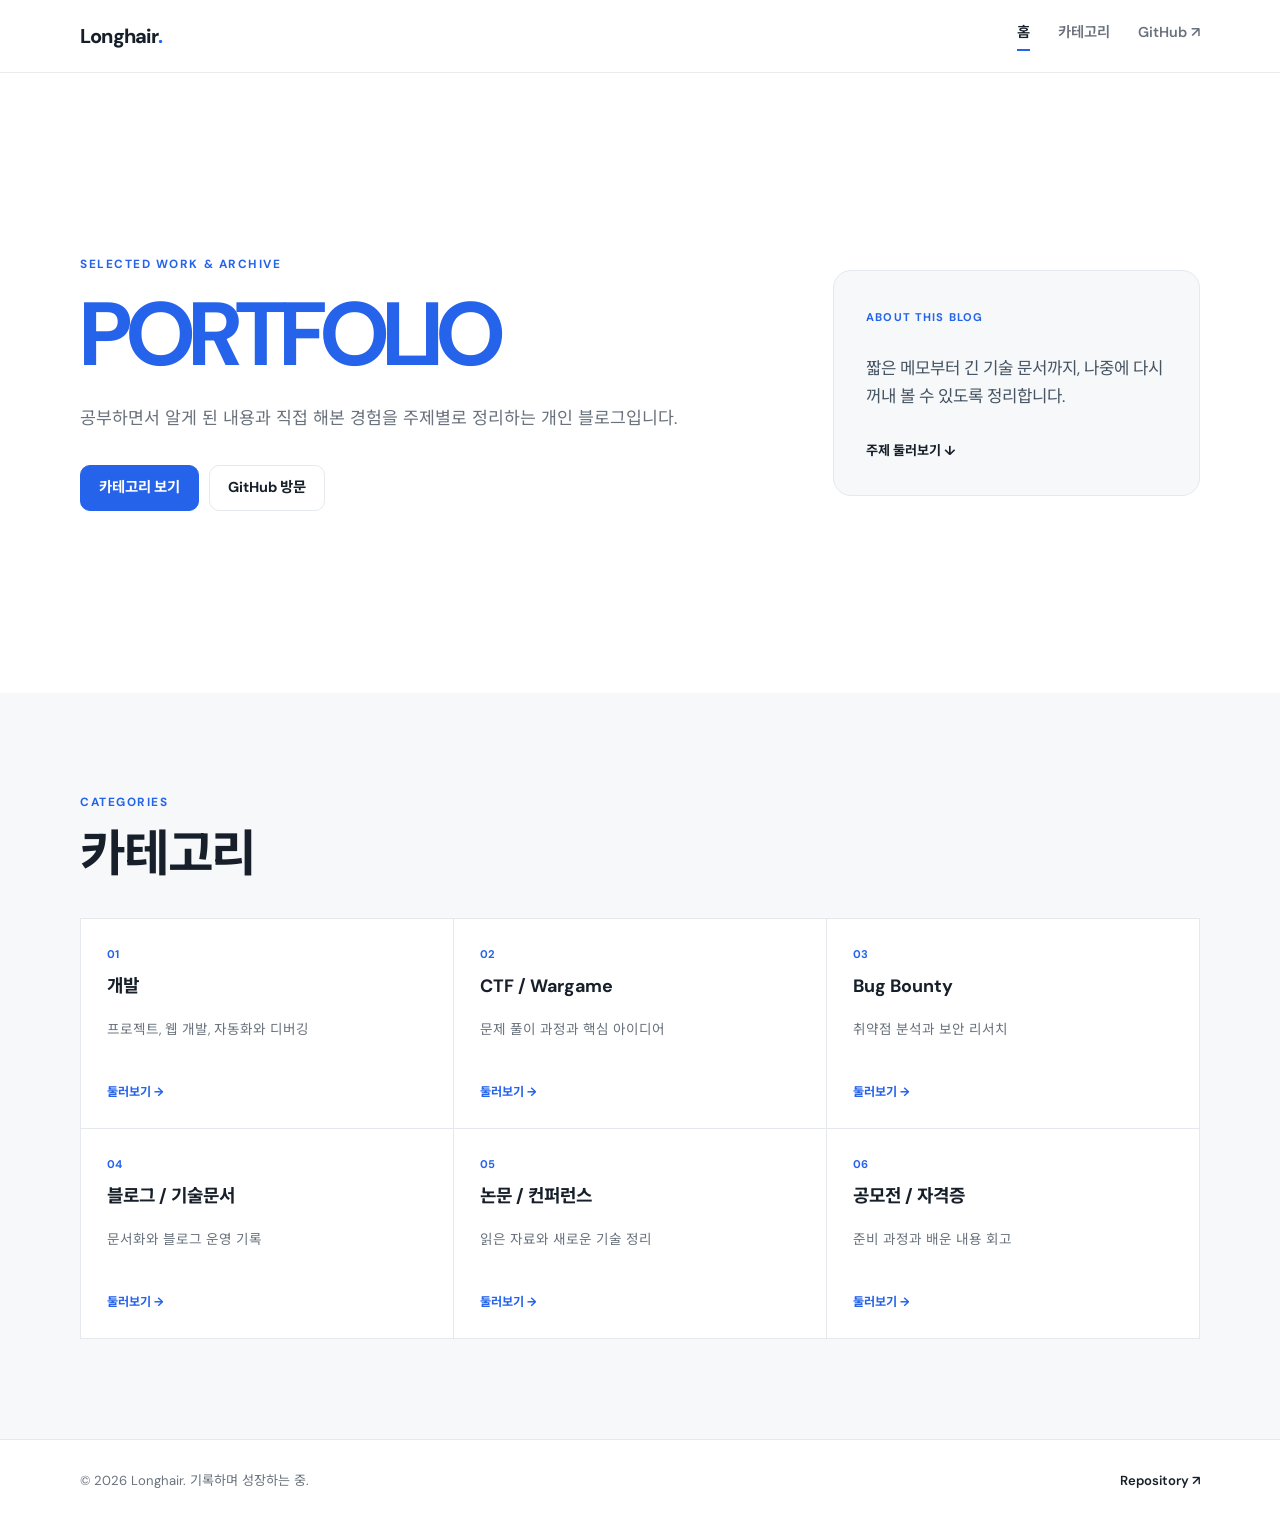
==== commit c3586d5d: "Simplify homepage to portfolio categories" ====
--- a/index.html
+++ b/index.html
@@ -13,9 +13,7 @@
       <a class="logo" href="index.html">Longhair<span>.</span></a>
       <nav aria-label="주요 메뉴">
         <a class="active" href="index.html">홈</a>
-        <a href="#posts">글</a>
         <a href="#categories">카테고리</a>
-        <a href="#about">소개</a>
         <a href="https://github.com/pjiseop" target="_blank" rel="noreferrer">GitHub ↗</a>
       </nav>
     </div>
@@ -24,11 +22,11 @@
   <main>
     <section class="intro container">
       <div class="intro-copy">
-        <p class="eyebrow">PERSONAL LEARNING ARCHIVE</p>
-        <h1>개인 학습<br><span>아카이브</span></h1>
+        <p class="eyebrow">SELECTED WORK & ARCHIVE</p>
+        <h1><span>PORTFOLIO</span></h1>
         <p class="intro-text">공부하면서 알게 된 내용과 직접 해본 경험을 주제별로 정리하는 개인 블로그입니다.</p>
         <div class="intro-links">
-          <a class="button primary" href="#posts">최근 글 보기</a>
+          <a class="button primary" href="#categories">카테고리 보기</a>
           <a class="button" href="https://github.com/pjiseop" target="_blank" rel="noreferrer">GitHub 방문</a>
         </div>
       </div>
@@ -37,31 +35,6 @@
         <p>짧은 메모부터 긴 기술 문서까지, 나중에 다시 꺼내 볼 수 있도록 정리합니다.</p>
         <a href="#categories">주제 둘러보기 ↓</a>
       </aside>
-    </section>
-
-    <section class="section container" id="posts">
-      <div class="section-heading">
-        <div><p class="eyebrow">RECENT POSTS</p><h2>최근 기록</h2></div>
-        <p>새로 배운 내용을 정리하고 다시 찾아볼 수 있도록 기록합니다.</p>
-      </div>
-      <div class="post-list">
-        <a class="post featured" href="posts/welcome.html">
-          <div class="post-top"><span class="category">NOTICE</span><time datetime="2026-10-06">2026.10.06</time></div>
-          <h3>Longhair Security Blog를 시작합니다</h3>
-          <p>개발, 보안 실습, CTF 풀이와 공부한 내용을 꾸준히 기록하는 공간입니다.</p>
-          <span class="read-more">글 준비 중 →</span>
-        </a>
-        <a class="post" href="categories/ctf-wargame.html">
-          <div class="post-top"><span class="category">CTF / WARGAME</span><span>COMING SOON</span></div>
-          <h3>문제 풀이 기록</h3>
-          <p>문제에서 발견한 단서와 접근 과정, 최종 풀이를 정리합니다.</p>
-        </a>
-        <a class="post" href="categories/development.html">
-          <div class="post-top"><span class="category">DEVELOPMENT</span><span>COMING SOON</span></div>
-          <h3>개발 노트</h3>
-          <p>프로젝트를 만들며 만난 문제와 해결 과정을 기록합니다.</p>
-        </a>
-      </div>
     </section>
 
     <section class="category-section" id="categories">
@@ -80,13 +53,6 @@
       </div>
     </section>
 
-    <section class="about section container" id="about">
-      <div><p class="eyebrow">ABOUT</p><h2>이 블로그에<br>대하여</h2></div>
-      <div class="about-copy">
-        <p>이 블로그는 학습한 내용을 오래 기억하고 필요할 때 다시 찾아보기 위해 만든 개인 아카이브입니다.</p>
-        <p>완성된 결과뿐 아니라 공부 과정에서 얻은 메모, 문제 해결 방법과 참고 자료도 함께 정리합니다.</p>
-      </div>
-    </section>
   </main>
 
   <footer>
--- a/assets/css/style.css
+++ b/assets/css/style.css
@@ -113,7 +113,6 @@
   .container { width: calc(100% - 28px); }
   .header-inner { min-height: 62px; }
   nav { gap: 16px; font-size: .8rem; }
-  nav a:nth-child(2), nav a:nth-child(3) { display: none; }
   .intro { padding-top: 70px; padding-bottom: 70px; }
   h1 { font-size: clamp(3rem, 16vw, 4.4rem); }
   .section { padding-top: 72px; padding-bottom: 72px; }
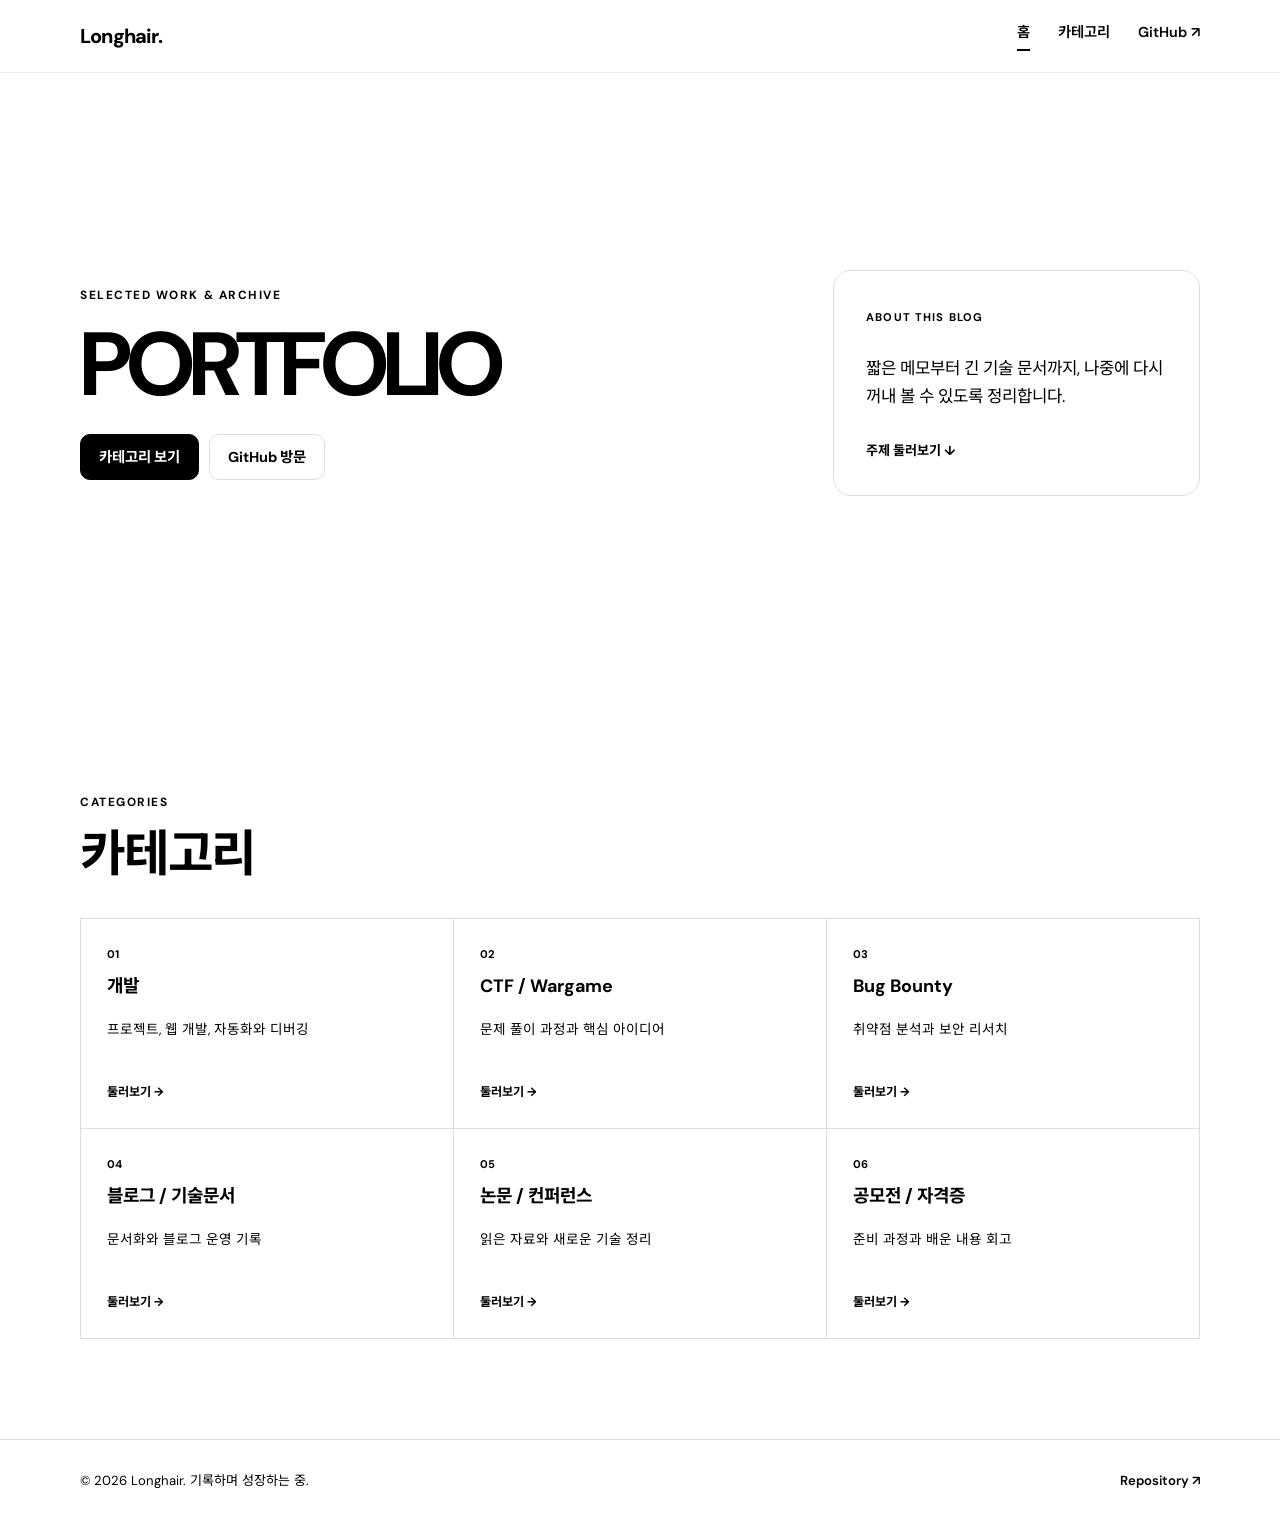
==== commit 5f0c0e27: "Switch portfolio to monochrome styling" ====
--- a/index.html
+++ b/index.html
@@ -24,7 +24,6 @@
       <div class="intro-copy">
         <p class="eyebrow">SELECTED WORK & ARCHIVE</p>
         <h1><span>PORTFOLIO</span></h1>
-        <p class="intro-text">공부하면서 알게 된 내용과 직접 해본 경험을 주제별로 정리하는 개인 블로그입니다.</p>
         <div class="intro-links">
           <a class="button primary" href="#categories">카테고리 보기</a>
           <a class="button" href="https://github.com/pjiseop" target="_blank" rel="noreferrer">GitHub 방문</a>
--- a/assets/css/style.css
+++ b/assets/css/style.css
@@ -2,12 +2,12 @@
 
 :root {
   --background: #ffffff;
-  --soft: #f6f8fa;
-  --text: #17202a;
-  --muted: #69727d;
-  --line: #e5e9ed;
-  --blue: #2563eb;
-  --blue-soft: #eef4ff;
+  --soft: #ffffff;
+  --text: #000000;
+  --muted: #000000;
+  --line: #dedede;
+  --blue: #000000;
+  --blue-soft: #ffffff;
   --max-width: 1120px;
 }
 
@@ -33,10 +33,10 @@
 .intro-links { display: flex; flex-wrap: wrap; gap: 10px; }
 .button { display: inline-flex; align-items: center; justify-content: center; min-height: 46px; padding: 0 18px; border: 1px solid var(--line); border-radius: 10px; font-size: .9rem; font-weight: 700; transition: .2s; }
 .button:hover { border-color: #b9c1c9; transform: translateY(-2px); }
-.button.primary { border-color: var(--blue); background: var(--blue); color: white; }
+.button.primary { border-color: #000; background: #000; color: #fff; }
 .intro-note { padding: 32px; border: 1px solid var(--line); border-radius: 18px; background: var(--soft); }
 .intro-note span { color: var(--blue); font-size: .7rem; font-weight: 700; letter-spacing: .1em; }
-.intro-note p { margin: 26px 0; color: #475463; font-size: 1.05rem; word-break: keep-all; }
+.intro-note p { margin: 26px 0; color: #000; font-size: 1.05rem; word-break: keep-all; }
 .intro-note a { font-size: .82rem; font-weight: 700; }
 
 .section { padding-top: 100px; padding-bottom: 100px; }
@@ -47,13 +47,13 @@
 .post { min-height: 280px; padding: 26px; border: 1px solid var(--line); border-radius: 16px; transition: .22s; }
 .post:hover { border-color: #bec7d0; box-shadow: 0 14px 36px rgba(36,50,66,.07); transform: translateY(-4px); }
 .post.featured { background: var(--blue-soft); border-color: #dbe7ff; }
-.post-top { display: flex; justify-content: space-between; gap: 16px; margin-bottom: 54px; color: #8a949e; font-size: .68rem; font-weight: 700; letter-spacing: .07em; }
+.post-top { display: flex; justify-content: space-between; gap: 16px; margin-bottom: 54px; color: #000; font-size: .68rem; font-weight: 700; letter-spacing: .07em; }
 .category { color: var(--blue); }
 .post h3 { margin-bottom: 12px; font-size: 1.35rem; line-height: 1.3; letter-spacing: -.025em; }
 .post p { color: var(--muted); font-size: .9rem; word-break: keep-all; }
 .read-more { display: inline-block; margin-top: 18px; color: var(--blue); font-size: .82rem; font-weight: 700; }
 
-.category-section { background: var(--soft); }
+.category-section { background: #fff; }
 .category-grid { display: grid; grid-template-columns: repeat(3, 1fr); border-top: 1px solid var(--line); border-left: 1px solid var(--line); }
 .category-grid > a { min-height: 210px; padding: 26px; border-right: 1px solid var(--line); border-bottom: 1px solid var(--line); background: white; transition: .2s; }
 .category-grid > a:hover { position: relative; z-index: 1; box-shadow: 0 12px 30px rgba(36,50,66,.08); transform: translateY(-3px); }
@@ -65,7 +65,7 @@
 .about { display: grid; grid-template-columns: .75fr 1.25fr; gap: 100px; }
 .about-copy > p { max-width: 680px; color: var(--muted); font-size: 1rem; word-break: keep-all; }
 .tags { display: flex; flex-wrap: wrap; gap: 8px; margin-top: 28px; }
-.tags span { padding: 7px 11px; border: 1px solid var(--line); border-radius: 999px; color: #52606d; font-size: .76rem; font-weight: 600; }
+.tags span { padding: 7px 11px; border: 1px solid var(--line); border-radius: 999px; color: #000; font-size: .76rem; font-weight: 600; }
 footer { border-top: 1px solid var(--line); }
 .footer-inner { display: flex; justify-content: space-between; gap: 20px; padding-top: 30px; padding-bottom: 36px; color: var(--muted); font-size: .82rem; }
 .footer-inner p { margin-bottom: 0; }
@@ -82,7 +82,7 @@
 .entry-list { border-top: 1px solid var(--line); }
 .entry { display: block; padding: 28px 4px; border-bottom: 1px solid var(--line); transition: .2s; }
 .entry:hover { padding-left: 14px; }
-.entry-meta { display: flex; gap: 12px; margin-bottom: 9px; color: #8b949e; font-size: .72rem; font-weight: 700; letter-spacing: .06em; }
+.entry-meta { display: flex; gap: 12px; margin-bottom: 9px; color: #000; font-size: .72rem; font-weight: 700; letter-spacing: .06em; }
 .entry h2 { margin-bottom: 8px; font-size: 1.25rem; letter-spacing: -.025em; }
 .entry p { margin-bottom: 0; color: var(--muted); font-size: .9rem; }
 .empty-note { padding: 40px 0; border-bottom: 1px solid var(--line); color: var(--muted); }
@@ -93,7 +93,7 @@
 .article { max-width: 760px; }
 .article h1 { font-size: clamp(2.5rem, 6vw, 4.6rem); }
 .article-meta { margin: -8px 0 50px; color: var(--muted); font-size: .82rem; }
-.article-body { color: #404b57; font-size: 1.02rem; }
+.article-body { color: #000; font-size: 1.02rem; }
 .article-body h2 { margin: 46px 0 14px; color: var(--text); font-size: 1.5rem; }
 .article-body p { margin-bottom: 20px; word-break: keep-all; }
 .article-body .note { padding: 22px; border-left: 3px solid var(--blue); background: var(--blue-soft); }
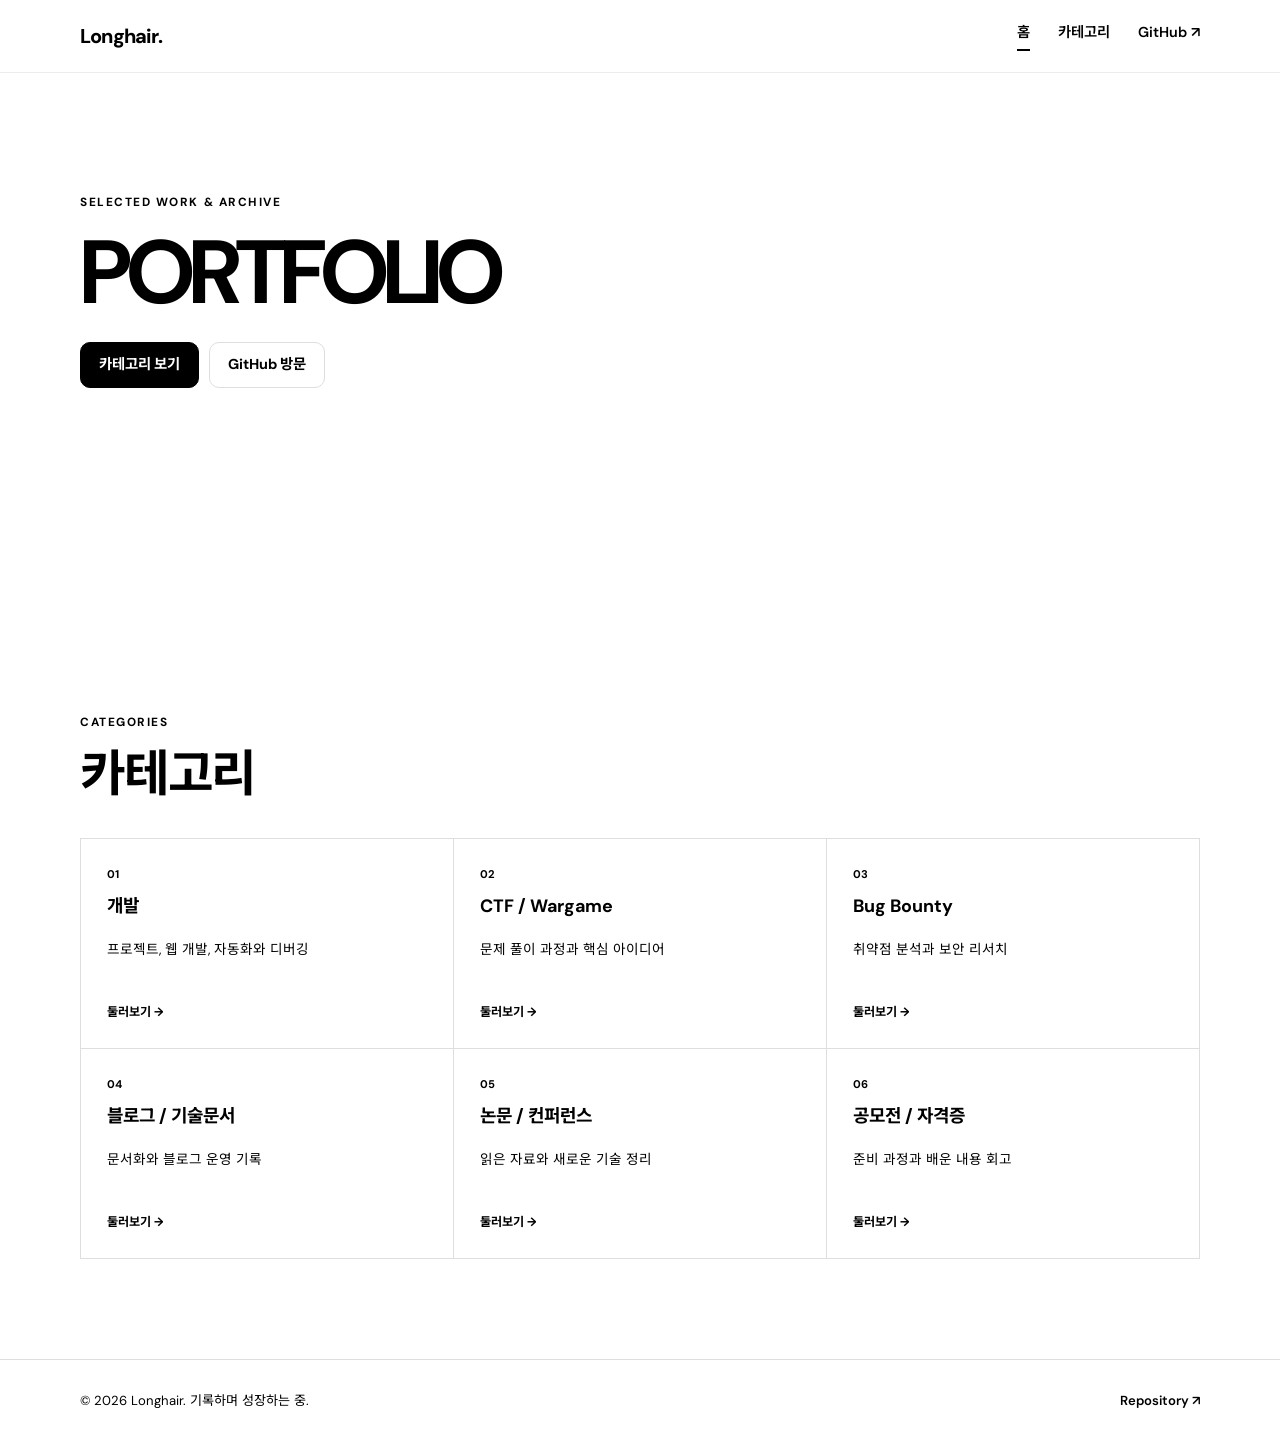
==== commit a5ee18c6: "Remove blog intro card and finalize monochrome theme" ====
--- a/index.html
+++ b/index.html
@@ -29,11 +29,6 @@
           <a class="button" href="https://github.com/pjiseop" target="_blank" rel="noreferrer">GitHub 방문</a>
         </div>
       </div>
-      <aside class="intro-note" aria-label="블로그 안내">
-        <span>ABOUT THIS BLOG</span>
-        <p>짧은 메모부터 긴 기술 문서까지, 나중에 다시 꺼내 볼 수 있도록 정리합니다.</p>
-        <a href="#categories">주제 둘러보기 ↓</a>
-      </aside>
     </section>
 
     <section class="category-section" id="categories">
--- a/assets/css/style.css
+++ b/assets/css/style.css
@@ -24,7 +24,8 @@
 nav a:hover, nav a.active { color: var(--text); }
 nav a.active::after { display: block; width: 100%; height: 2px; margin-top: 4px; background: var(--blue); content: ""; }
 
-.intro { display: grid; grid-template-columns: 1.3fr .7fr; gap: 72px; align-items: center; min-height: 620px; padding-top: 76px; padding-bottom: 76px; }
+.intro { display: block; min-height: 540px; padding-top: 120px; padding-bottom: 100px; }
+.intro-copy { max-width: 820px; }
 .eyebrow { margin: 0 0 14px; color: var(--blue); font-size: .74rem; font-weight: 700; letter-spacing: .13em; }
 h1, h2, h3, p { margin-top: 0; }
 h1 { margin-bottom: 24px; font-size: clamp(3.3rem, 7vw, 6.2rem); line-height: 1.02; letter-spacing: -.065em; }
@@ -34,10 +35,6 @@
 .button { display: inline-flex; align-items: center; justify-content: center; min-height: 46px; padding: 0 18px; border: 1px solid var(--line); border-radius: 10px; font-size: .9rem; font-weight: 700; transition: .2s; }
 .button:hover { border-color: #b9c1c9; transform: translateY(-2px); }
 .button.primary { border-color: #000; background: #000; color: #fff; }
-.intro-note { padding: 32px; border: 1px solid var(--line); border-radius: 18px; background: var(--soft); }
-.intro-note span { color: var(--blue); font-size: .7rem; font-weight: 700; letter-spacing: .1em; }
-.intro-note p { margin: 26px 0; color: #000; font-size: 1.05rem; word-break: keep-all; }
-.intro-note a { font-size: .82rem; font-weight: 700; }
 
 .section { padding-top: 100px; padding-bottom: 100px; }
 .section-heading { display: flex; align-items: end; justify-content: space-between; gap: 40px; margin-bottom: 36px; }
@@ -46,7 +43,7 @@
 .post-list { display: grid; grid-template-columns: 1.4fr 1fr 1fr; gap: 16px; }
 .post { min-height: 280px; padding: 26px; border: 1px solid var(--line); border-radius: 16px; transition: .22s; }
 .post:hover { border-color: #bec7d0; box-shadow: 0 14px 36px rgba(36,50,66,.07); transform: translateY(-4px); }
-.post.featured { background: var(--blue-soft); border-color: #dbe7ff; }
+.post.featured { background: #fff; border-color: var(--line); }
 .post-top { display: flex; justify-content: space-between; gap: 16px; margin-bottom: 54px; color: #000; font-size: .68rem; font-weight: 700; letter-spacing: .07em; }
 .category { color: var(--blue); }
 .post h3 { margin-bottom: 12px; font-size: 1.35rem; line-height: 1.3; letter-spacing: -.025em; }
@@ -100,7 +97,6 @@
 
 @media (max-width: 860px) {
   .intro { grid-template-columns: 1fr; gap: 45px; min-height: auto; }
-  .intro-note { max-width: 430px; }
   .post-list { grid-template-columns: 1fr; }
   .post { min-height: 230px; }
   .post-top { margin-bottom: 35px; }
